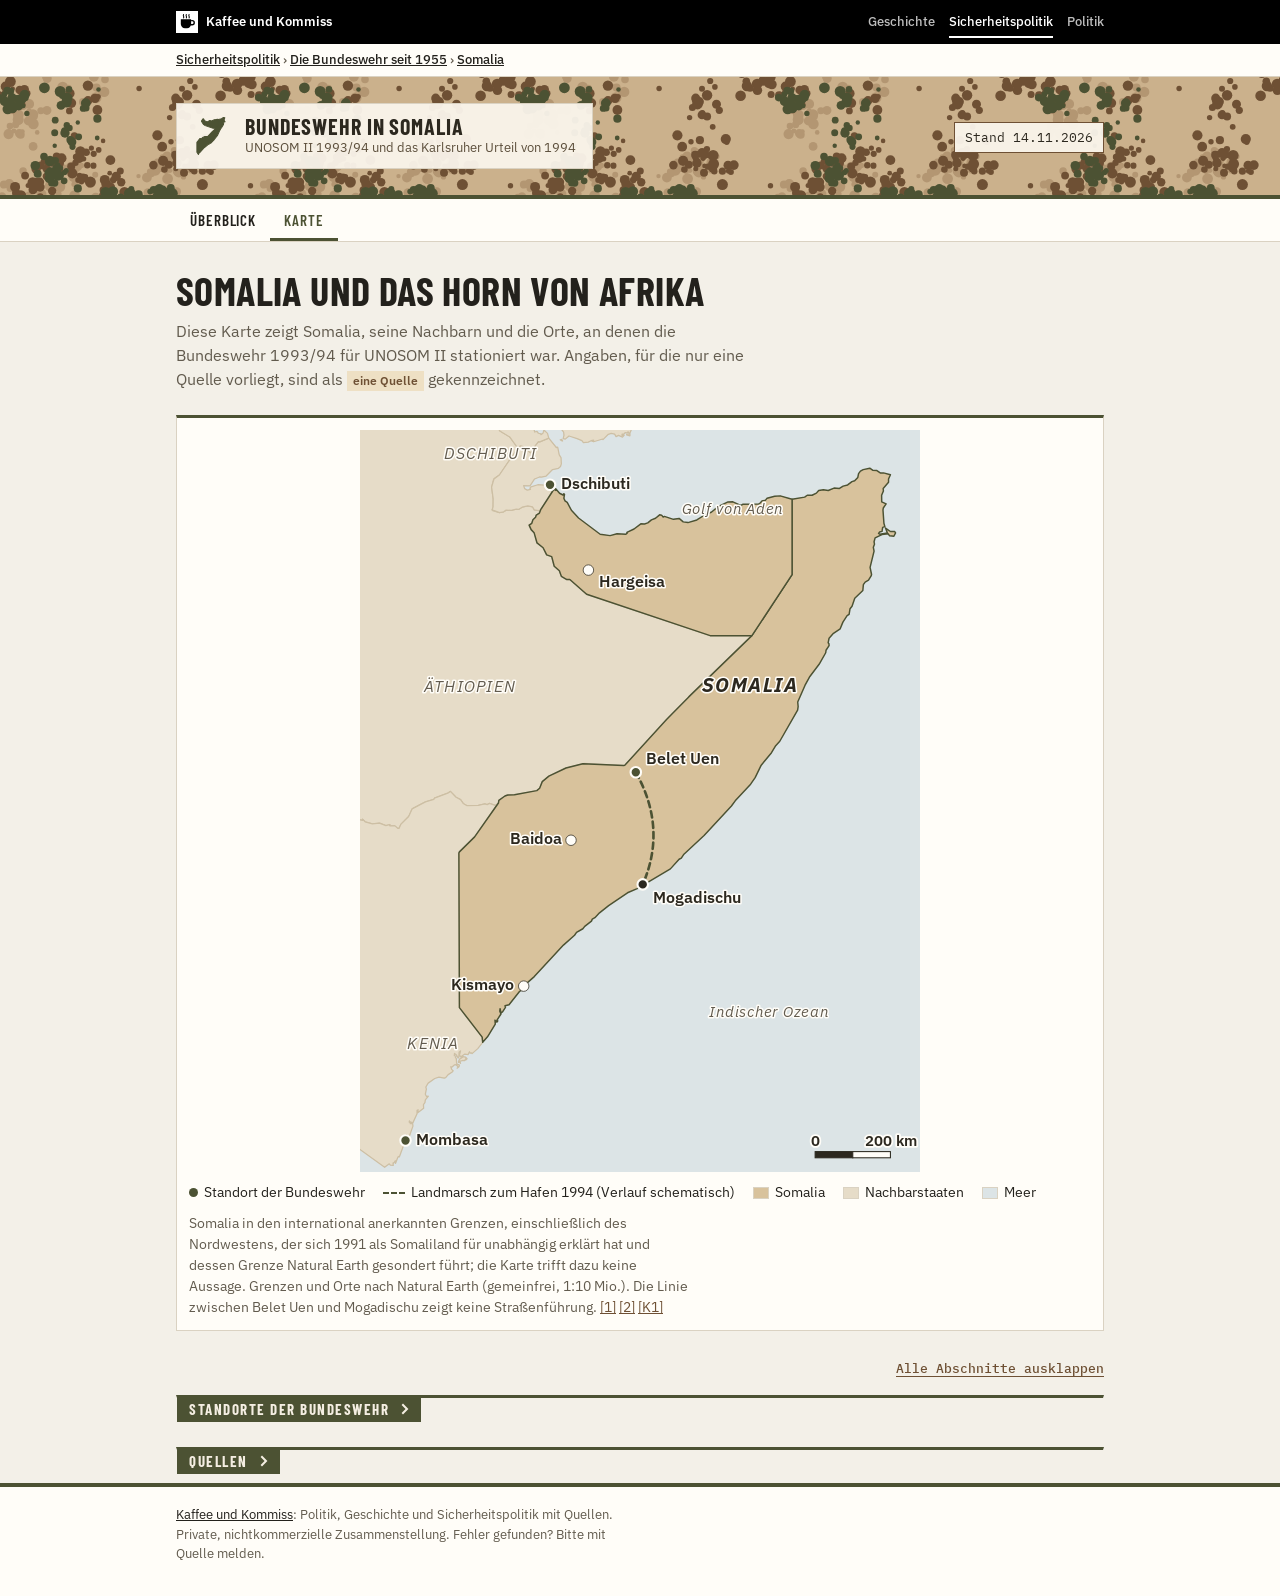
==== karte.html @ 2ec9356d "Pfadleiste zur Themenübersicht unter der Kopfleiste Co-Authored-By: Claude Opus 5.5 <noreply@anthrop" ====
<!doctype html>
<html lang="de" class="kk-b-sipo">
<head>
<meta charset="utf-8">
<meta name="viewport" content="width=device-width, initial-scale=1">
<title>Karte von Somalia – Bundeswehr in Somalia</title>
<meta name="description" content="Übersichtskarte von Somalia und dem Horn von Afrika mit den Standorten der Bundeswehr bei UNOSOM II 1993/94, jede Angabe mit Quelle.">
<link rel="canonical" href="https://kaffeeundkommiss.github.io/bundeswehr-somalia/karte.html">
<meta property="og:type" content="website">
<meta property="og:locale" content="de_DE">
<meta property="og:site_name" content="Kaffee und Kommiss">
<meta property="og:title" content="Karte von Somalia – Bundeswehr in Somalia">
<meta property="og:description" content="Übersichtskarte von Somalia und dem Horn von Afrika mit den Standorten der Bundeswehr bei UNOSOM II 1993/94, jede Angabe mit Quelle.">
<meta property="og:url" content="https://kaffeeundkommiss.github.io/bundeswehr-somalia/karte.html">
<!-- Vorschau für Linkvorschauen, erzeugt mit werkzeuge/vorschau.js -->
<meta property="og:image" content="https://kaffeeundkommiss.github.io/bundeswehr-somalia/vorschau/karte.jpg?v=b88a553d">
<meta property="og:image:width" content="1200">
<meta property="og:image:height" content="630">
<meta property="og:image:alt" content="Somalia im Überblick: Bundeswehr in Somalia">
<meta name="twitter:card" content="summary_large_image">
<meta name="twitter:image" content="https://kaffeeundkommiss.github.io/bundeswehr-somalia/vorschau/karte.jpg?v=b88a553d">
<link rel="icon" href="favicon.svg" type="image/svg+xml">
<link rel="icon" href="favicon-32.png" type="image/png" sizes="32x32">
<link rel="apple-touch-icon" href="apple-touch-icon.png">
<link rel="preconnect" href="https://fonts.googleapis.com">
<link rel="preconnect" href="https://fonts.gstatic.com" crossorigin>
<link rel="stylesheet" href="https://fonts.googleapis.com/css2?family=Barlow+Condensed:wght@500;600;700&family=IBM+Plex+Sans:wght@400;500;600;700&family=IBM+Plex+Mono:wght@400;500;600&display=swap">
<link rel="stylesheet" href="basis.css">
<link rel="stylesheet" href="style.css">
<script src="seite.js" defer></script>
</head>
<body>
<div class="kk-leiste"><div class="kk-in">
  <a class="kk-haus" href="https://kaffeeundkommiss.github.io/"><img src="kk-tasse.svg" alt="" width="22" height="22"><span>Kaffee und Kommiss</span></a>
  <nav class="kk-bereiche" aria-label="Bereiche"><a href="https://kaffeeundkommiss.github.io/geschichte/">Geschichte</a><a href="https://kaffeeundkommiss.github.io/sicherheitspolitik/" aria-current="true"><span class="kk-lang">Sicherheitspolitik</span><span class="kk-kurz">Sicherheit</span></a><a href="https://kaffeeundkommiss.github.io/politik/">Politik</a></nav>
</div></div>
<nav class="kk-pfad" aria-label="Pfad"><div class="kk-in"><a href="https://kaffeeundkommiss.github.io/sicherheitspolitik/">Sicherheitspolitik</a> › <a href="https://kaffeeundkommiss.github.io/sicherheitspolitik/bundeswehr/">Die Bundeswehr seit 1955</a> › <a href="./">Somalia</a></div></nav>
<header class="top">
  <div class="wrap">
    <div class="marke">
      <svg class="logo" viewBox="0 0 64 64" aria-hidden="true" focusable="false"><path d="M33.1 26.5 L39.0 20.8 L42.8 15.0 L42.8 7.9 L47.3 6.9 L50.1 5.0 L52.1 5.6 L51.2 7.6 L51.5 10.5 L50.9 11.1 L51.8 11.1 L51.6 10.6 L52.5 11.1 L50.6 11.6 L50.2 15.1 L47.3 20.1 L46.3 21.0 L44.0 25.4 L41.7 30.7 L37.1 36.8 L31.4 42.7 L27.3 44.9 L22.5 48.7 L15.6 56.1 L15.3 55.8 L13.7 59.0 L11.5 55.7 L11.5 41.1 L15.8 35.8 L18.8 35.3 L19.9 34.0 L23.1 32.8 L27.1 32.9 L33.1 26.5ZM42.8 7.9 L42.8 15.0 L39.0 20.8 L35.1 20.8 L23.5 16.9 L21.1 15.2 L18.1 10.4 L20.4 7.0 L21.3 7.4 L22.7 9.7 L25.7 11.3 L27.2 11.2 L30.3 9.4 L33.0 10.1 L36.8 8.2 L38.0 8.5 L41.2 7.6 L42.8 7.9Z"/></svg>
      <div>
      <div class="name">Bundeswehr in Somalia</div>
      <div class="unter">UNOSOM II 1993/94 und das Karlsruher Urteil von 1994</div>
      </div>
    </div>
    <div class="badges"><span>Stand 14.11.2026</span></div>
  </div>
</header>

<nav class="seiten" aria-label="Seiten">
  <ul>
    <li><a href="index.html">Überblick</a></li>
    <li><a href="karte.html" aria-current="page">Karte</a></li>
  </ul>
</nav>

<main>
  <section class="einleitung">
    <h1>Somalia und das Horn von Afrika</h1>
    <p>Diese Karte zeigt Somalia, seine Nachbarn und die Orte, an denen die Bundeswehr 1993/94 für UNOSOM II stationiert war. Angaben, für die nur eine Quelle vorliegt, sind als <span class="marke-einzel">eine Quelle</span> gekennzeichnet.</p>
  </section>

  <figure class="kartenrahmen">
    <svg class="kartesvg kosovokarte" viewBox="0 0 534 708" role="img" aria-labelledby="kt-titel"><title id="kt-titel">Karte von Somalia und Nachbarstaaten mit Belet Uen, Mogadischu, Dschibuti und Mombasa</title><rect class="wasser" width="534" height="708"/><path class="nachbar" d="M-180.5 137.8 L-180.6 134.8 L-179.4 128.8 L-174.5 115.0 L-171.2 111.5 L-170.3 107.1 L-172.3 96.5 L-172.2 93.4 L-166.6 84.8 L-160.4 80.6 L-153.4 86.2 L-153.2 88.6 L-151.5 86.8 L-149.9 86.8 L-149.0 84.5 L-146.1 82.2 L-145.1 79.9 L-146.9 77.9 L-144.1 68.5 L-145.7 65.9 L-140.5 54.0 L-141.8 46.9 L-140.6 43.2 L-138.4 41.5 L-134.9 40.1 L-133.7 38.8 L-133.4 37.1 L-130.8 35.1 L-129.4 30.2 L-127.0 28.1 L-126.4 25.3 L-118.9 13.0 L-116.7 11.8 L-116.0 9.6 L-102.4 7.3 L-99.0 7.9 L-97.9 2.7 L-99.0 -1.4 L-97.6 -3.2 L-98.1 -5.3 L-94.3 -18.5 L-88.0 -28.0 L-87.7 -31.0 L-85.3 -36.8 L-86.4 -42.8 L-82.6 -54.5 L-81.1 -55.7 L-73.8 -57.3 L-65.9 -56.2 L-63.9 -54.6 L-61.4 -55.1 L-60.1 -56.6 L-58.9 -60.8 L-56.4 -62.0 L-52.1 -62.3 L-48.2 -58.3 L-47.9 -56.1 L-45.7 -54.4 L-44.8 -52.0 L-43.2 -51.2 L-42.8 -49.2 L-41.7 -48.2 L-28.2 -79.2 L-23.6 -73.0 L-19.3 -71.2 L-14.8 -71.2 L-11.4 -64.8 L-8.2 -62.6 L-6.9 -60.7 L-1.2 -61.1 L2.7 -62.7 L5.7 -62.4 L10.6 -63.7 L15.1 -66.7 L16.3 -70.0 L19.3 -69.3 L21.0 -68.1 L24.2 -61.6 L25.2 -61.6 L26.6 -63.5 L30.5 -63.3 L33.8 -64.2 L35.4 -65.0 L36.5 -66.7 L41.9 -63.9 L47.7 -63.8 L51.5 -61.1 L55.0 -62.3 L60.0 -62.6 L66.8 -60.2 L72.6 -55.0 L74.9 -53.8 L79.1 -51.8 L86.6 -49.9 L89.0 -48.2 L97.4 -38.9 L103.3 -28.6 L116.8 -19.8 L124.0 -13.9 L126.9 -10.6 L133.4 1.0 L142.9 6.7 L150.6 17.4 L132.9 42.9 L127.8 46.6 L127.2 47.8 L125.5 54.5 L127.0 65.6 L126.9 73.3 L126.0 76.2 L126.5 76.8 L133.0 78.8 L137.0 78.0 L139.3 76.4 L144.3 76.6 L149.0 75.4 L151.1 75.8 L154.6 73.6 L160.0 72.4 L164.6 73.4 L166.2 76.1 L170.3 76.9 L172.3 76.0 L171.1 79.2 L168.1 81.1 L167.4 83.2 L164.9 85.6 L163.8 89.0 L161.3 90.7 L161.3 91.6 L163.2 95.0 L166.0 97.9 L168.8 107.7 L174.6 112.3 L178.0 119.1 L182.8 120.7 L185.2 129.9 L190.1 134.2 L192.0 139.5 L197.2 142.6 L200.1 142.5 L216.1 156.6 L333.9 196.1 L373.7 196.1 L355.9 213.4 L299.6 268.6 L252.7 319.5 L251.5 320.0 L213.9 317.8 L196.4 322.3 L180.1 330.1 L173.8 335.3 L171.3 341.6 L168.6 343.9 L147.3 347.9 L139.6 348.3 L132.4 353.2 L132.0 355.7 L128.9 358.0 L123.5 356.1 L121.3 357.2 L119.0 356.6 L112.8 358.0 L102.1 358.3 L98.4 356.1 L95.9 352.5 L91.6 350.2 L86.2 344.6 L83.7 346.3 L71.0 351.1 L70.4 352.2 L62.4 354.6 L49.7 361.3 L46.4 368.6 L38.9 376.1 L37.3 379.8 L36.0 379.9 L33.3 377.5 L28.3 377.4 L28.5 376.2 L24.7 377.3 L18.6 374.9 L11.8 375.5 L4.9 373.6 L2.4 371.1 L2.4 372.2 L-2.1 371.6 L-3.6 370.0 L-4.1 371.0 L-6.1 371.9 L-19.8 371.5 L-22.5 370.0 L-24.8 366.9 L-60.0 344.6 L-60.7 342.8 L-61.8 342.7 L-63.1 341.2 L-70.0 338.7 L-102.0 338.3 L-106.0 335.7 L-106.8 331.2 L-112.2 325.4 L-113.5 321.8 L-113.3 313.5 L-111.3 310.2 L-112.6 306.1 L-111.4 303.3 L-116.2 300.8 L-119.6 301.3 L-124.8 298.8 L-126.3 298.9 L-129.7 301.9 L-132.0 301.0 L-133.5 298.6 L-132.5 296.8 L-133.0 295.5 L-139.5 291.1 L-140.3 288.0 L-144.5 281.5 L-145.1 273.5 L-149.6 266.1 L-150.1 261.9 L-152.0 258.3 L-154.1 250.5 L-155.3 248.6 L-158.7 246.5 L-162.4 245.9 L-163.2 240.4 L-165.8 238.6 L-172.1 236.8 L-175.4 233.4 L-176.1 229.3 L-178.0 229.5 L-182.0 226.0 L-182.1 222.1 L-183.0 219.6 L-188.0 214.6 L-192.8 212.1 L-194.6 209.7 L-197.8 208.3 L-201.2 208.3 L-204.7 206.0 L-209.3 207.2 L-211.5 206.7 L-213.8 204.7 L-220.8 204.1 L-223.6 199.3 L-218.5 191.8 L-215.8 190.4 L-216.4 187.8 L-214.8 185.9 L-216.6 184.3 L-216.7 181.5 L-216.2 179.8 L-213.8 177.8 L-208.7 178.6 L-204.0 177.7 L-203.8 177.0 L-201.1 178.1 L-198.4 177.6 L-195.4 181.1 L-193.6 181.3 L-190.3 179.2 L-185.3 178.7 L-179.7 173.7 L-178.8 170.9 L-180.5 137.8Z"><title>Äthiopien</title></path><path class="nachbar" d="M-115.3 331.2 L-115.1 329.5 L-114.0 328.8 L-112.4 328.9 L-112.3 331.2 L-106.8 331.2 L-106.0 335.7 L-102.0 338.3 L-70.0 338.7 L-63.1 341.2 L-61.8 342.7 L-60.7 342.8 L-60.0 344.6 L-24.8 366.9 L-22.5 370.0 L-19.8 371.5 L-6.1 371.9 L-4.1 371.0 L-3.6 370.0 L-2.1 371.6 L2.4 372.2 L2.4 371.1 L4.9 373.6 L11.8 375.5 L18.6 374.9 L24.7 377.3 L28.5 376.2 L28.3 377.4 L33.3 377.5 L36.0 379.9 L37.3 379.8 L38.9 376.1 L46.4 368.6 L49.7 361.3 L62.4 354.6 L70.4 352.2 L71.0 351.1 L83.7 346.3 L86.2 344.6 L91.6 350.2 L95.9 352.5 L98.4 356.1 L102.1 358.3 L112.8 358.0 L119.0 356.6 L121.3 357.2 L123.5 356.1 L128.9 358.0 L130.9 356.9 L109.3 388.0 L94.3 403.4 L94.8 550.8 L116.5 578.9 L117.0 583.9 L112.3 589.9 L106.9 594.7 L106.3 594.0 L104.9 594.2 L104.4 592.9 L103.0 595.6 L100.0 595.1 L96.2 597.7 L94.8 596.2 L95.9 592.1 L94.5 593.2 L94.3 597.9 L93.5 598.9 L92.0 595.9 L90.1 594.5 L89.9 596.7 L91.4 597.0 L91.0 598.4 L91.8 599.2 L92.1 603.7 L92.6 604.7 L94.8 605.7 L94.4 607.2 L92.6 608.5 L93.7 607.4 L91.4 605.1 L90.2 605.3 L87.5 607.6 L86.6 607.2 L87.4 609.7 L88.8 611.0 L88.3 611.9 L84.1 614.7 L81.7 617.6 L80.3 618.1 L75.3 617.1 L71.3 618.4 L65.0 622.8 L62.8 626.5 L63.3 628.5 L62.3 633.4 L63.4 635.5 L65.1 635.3 L62.3 638.7 L61.9 641.4 L60.5 643.3 L60.7 646.7 L55.4 650.9 L54.6 651.0 L55.5 648.3 L54.4 648.8 L54.4 652.0 L50.4 660.7 L47.3 659.5 L47.1 658.7 L46.9 660.0 L48.1 660.4 L47.8 661.4 L50.2 661.3 L50.5 663.8 L47.3 672.7 L45.1 673.9 L44.3 673.3 L44.3 671.9 L43.2 672.7 L44.3 674.6 L45.6 674.7 L43.8 677.9 L43.1 677.9 L42.2 676.3 L42.3 674.8 L41.6 675.4 L40.1 674.8 L40.0 675.5 L41.6 676.0 L41.3 676.7 L38.3 677.6 L38.5 679.2 L40.4 678.4 L42.6 679.5 L37.5 693.2 L36.8 692.7 L36.1 693.5 L33.9 699.3 L33.6 696.8 L32.3 699.0 L31.5 698.8 L31.7 701.2 L28.9 701.0 L27.9 699.8 L23.5 703.1 L-33.0 662.2 L-35.5 657.1 L-39.9 656.5 L-39.5 654.5 L-40.7 653.9 L-40.4 652.5 L-35.9 648.6 L-38.1 637.8 L-181.2 557.6 L-182.7 557.5 L-183.3 556.1 L-187.1 556.1 L-187.5 542.5 L-185.2 522.2 L-187.5 511.6 L-179.9 502.1 L-180.3 499.1 L-177.3 491.9 L-173.3 489.8 L-171.4 485.6 L-167.8 483.4 L-165.1 477.7 L-163.9 472.7 L-163.1 471.9 L-160.9 472.3 L-160.2 469.9 L-158.2 469.5 L-156.1 467.6 L-151.5 466.7 L-151.0 465.1 L-152.3 460.5 L-149.9 458.5 L-149.1 455.3 L-148.1 453.9 L-146.1 453.0 L-144.5 449.8 L-144.3 441.2 L-143.2 439.3 L-145.0 436.9 L-144.7 431.9 L-148.8 422.1 L-148.7 419.5 L-147.2 418.5 L-146.5 416.9 L-148.0 415.1 L-148.4 412.4 L-150.7 412.1 L-154.2 401.9 L-156.0 400.8 L-157.8 401.6 L-160.0 398.9 L-162.0 391.3 L-165.6 389.6 L-166.0 388.7 L-166.4 383.8 L-168.0 380.5 L-167.4 378.7 L-168.1 376.9 L-166.0 375.0 L-165.8 369.3 L-169.9 366.6 L-172.2 367.6 L-173.7 364.7 L-177.2 365.0 L-176.2 364.2 L-177.4 363.1 L-175.5 362.1 L-175.1 361.0 L-179.9 360.9 L-178.9 358.3 L-180.9 355.7 L-180.5 352.5 L-181.7 351.2 L-182.2 348.5 L-184.2 347.2 L-168.1 331.2 L-156.8 325.4 L-133.7 316.7 L-133.0 318.1 L-127.1 314.8 L-126.2 315.8 L-127.7 318.9 L-120.7 319.8 L-122.6 324.8 L-119.1 331.2 L-115.5 332.4 L-115.3 331.2ZM97.8 598.0 L98.3 597.5 L100.5 597.9 L102.1 599.6 L101.1 600.6 L100.6 599.7 L99.8 601.4 L97.7 601.2 L95.2 602.1 L95.9 603.9 L94.8 602.8 L93.9 603.0 L93.9 602.1 L95.0 599.9 L97.8 598.0Z"><title>Kenia</title></path><path class="nachbar" d="M184.9 56.5 L172.3 76.0 L170.3 76.9 L166.2 76.1 L164.6 73.4 L160.0 72.4 L154.6 73.6 L151.1 75.8 L149.0 75.4 L144.3 76.6 L139.3 76.4 L137.0 78.0 L133.0 78.8 L126.0 76.2 L126.9 73.3 L127.0 65.6 L125.5 54.5 L127.8 46.6 L132.9 42.9 L148.2 20.5 L152.7 15.2 L156.3 16.2 L162.5 21.6 L167.1 18.8 L166.8 15.3 L170.1 11.0 L171.4 11.3 L180.0 7.7 L187.2 16.7 L188.5 16.4 L190.0 23.7 L191.7 26.3 L192.0 32.3 L191.2 34.8 L189.3 36.5 L183.6 37.7 L177.5 43.9 L173.0 45.0 L171.2 44.8 L166.5 46.7 L162.1 53.3 L156.0 53.0 L157.0 55.9 L159.5 57.3 L162.6 56.6 L162.0 55.4 L163.1 54.2 L169.6 52.2 L179.4 52.9 L181.4 51.5 L182.7 54.9 L184.9 56.5Z"><title>Dschibuti</title></path><path class="nachbar" d="M533.1 -243.8 L562.7 -175.9 L565.9 -174.7 L577.4 -149.7 L574.7 -148.8 L573.2 -149.1 L567.9 -146.2 L555.2 -141.9 L545.6 -134.6 L542.8 -130.4 L542.9 -128.5 L540.2 -123.4 L541.4 -120.8 L541.0 -119.1 L542.9 -117.9 L542.8 -112.7 L543.7 -110.3 L543.1 -108.6 L530.5 -104.6 L528.9 -103.7 L528.7 -102.1 L527.2 -102.7 L521.2 -100.1 L520.5 -99.1 L521.1 -97.6 L515.3 -96.7 L513.0 -94.8 L508.8 -93.2 L507.8 -93.5 L504.8 -92.1 L480.6 -86.3 L476.3 -85.9 L461.4 -77.7 L455.9 -76.7 L455.5 -78.0 L452.0 -77.6 L437.5 -73.5 L432.8 -70.9 L429.3 -70.0 L422.0 -65.9 L421.7 -64.7 L419.9 -65.3 L418.1 -64.8 L414.8 -60.0 L414.6 -57.0 L409.9 -54.0 L408.5 -50.7 L406.4 -49.6 L402.3 -45.7 L397.1 -45.8 L393.2 -43.6 L392.5 -44.4 L388.0 -44.7 L388.3 -44.1 L382.1 -42.8 L382.3 -43.7 L380.2 -45.2 L375.2 -46.3 L371.8 -45.2 L367.4 -41.5 L360.5 -38.9 L350.6 -30.2 L331.2 -25.3 L327.7 -23.1 L322.8 -21.2 L319.0 -21.6 L315.6 -20.5 L307.3 -20.5 L304.2 -21.5 L299.3 -20.3 L287.5 -19.2 L281.6 -17.7 L274.7 -11.8 L271.1 -6.8 L262.7 -4.5 L259.7 -2.5 L257.4 2.9 L257.4 5.5 L254.2 4.7 L254.3 4.1 L256.4 3.9 L256.7 3.2 L255.6 1.7 L254.9 2.7 L252.8 2.6 L251.7 4.0 L249.9 3.9 L249.9 5.2 L251.9 5.1 L250.3 6.8 L246.5 5.1 L244.2 6.3 L242.8 3.9 L239.5 3.2 L236.8 4.1 L231.7 9.2 L231.4 8.6 L222.8 11.2 L220.7 10.4 L222.7 10.7 L222.8 9.6 L221.3 9.8 L217.7 11.5 L213.0 12.1 L211.6 10.2 L207.0 8.2 L199.3 5.7 L195.7 8.7 L193.7 8.3 L194.5 5.1 L194.2 2.1 L191.3 -1.7 L190.7 -4.3 L187.6 -9.6 L185.2 -12.5 L184.3 -15.4 L185.2 -18.0 L185.5 -25.1 L187.1 -27.4 L186.5 -32.9 L185.0 -35.8 L184.6 -39.1 L181.8 -42.2 L179.1 -47.4 L174.8 -63.6 L173.7 -64.5 L174.0 -65.2 L174.7 -64.8 L176.2 -61.7 L176.5 -65.5 L174.8 -69.4 L175.3 -70.5 L173.8 -72.3 L173.0 -75.6 L170.7 -79.3 L171.0 -80.6 L171.3 -78.5 L173.2 -76.5 L172.8 -81.9 L170.6 -85.0 L170.6 -88.1 L169.9 -89.5 L164.7 -92.4 L163.0 -92.6 L162.2 -91.4 L160.9 -91.6 L159.8 -93.7 L162.7 -93.9 L162.5 -96.3 L163.9 -98.7 L163.4 -96.5 L166.3 -94.4 L167.2 -92.4 L167.6 -97.8 L166.3 -103.6 L164.1 -106.8 L164.7 -107.7 L163.7 -109.1 L163.9 -111.8 L163.1 -112.1 L165.0 -114.1 L165.5 -116.7 L168.2 -119.0 L168.7 -120.6 L169.0 -127.9 L166.9 -138.8 L171.3 -140.8 L171.6 -143.2 L176.8 -145.5 L178.7 -150.9 L182.5 -150.6 L182.0 -153.5 L183.8 -155.9 L181.1 -157.4 L179.8 -160.4 L180.7 -164.4 L180.0 -167.4 L181.6 -172.4 L185.2 -174.1 L185.0 -175.7 L181.9 -177.0 L187.4 -182.4 L191.8 -184.8 L195.4 -184.5 L200.0 -182.4 L204.4 -178.1 L210.7 -178.1 L211.0 -176.5 L211.8 -176.1 L215.3 -178.7 L218.6 -177.7 L221.1 -180.2 L223.6 -179.6 L231.3 -180.7 L237.6 -180.2 L240.9 -181.3 L261.6 -181.1 L263.9 -180.7 L272.2 -176.5 L307.7 -173.0 L323.2 -175.0 L324.6 -174.2 L333.5 -162.3 L341.2 -161.9 L351.8 -167.7 L358.2 -182.5 L381.0 -210.0 L415.8 -227.2 L419.5 -228.5 L533.1 -243.8ZM583.7 31.1 L586.1 31.3 L583.7 31.1ZM575.9 29.0 L577.1 29.4 L577.3 30.6 L576.1 30.9 L574.1 29.7 L573.4 29.1 L575.9 29.0ZM545.5 28.0 L549.5 28.1 L548.7 29.1 L549.4 30.0 L543.5 29.7 L542.9 28.8 L541.1 29.1 L540.4 28.1 L536.7 27.1 L537.1 26.4 L545.5 28.0ZM192.4 9.0 L193.2 10.5 L192.0 10.1 L190.9 9.3 L192.4 9.0ZM632.4 14.3 L635.2 14.0 L631.9 15.2 L631.4 16.6 L623.5 18.7 L619.3 21.9 L615.6 21.9 L614.0 22.8 L612.5 22.3 L602.9 24.0 L596.6 22.6 L594.0 19.3 L586.2 14.5 L589.1 13.7 L589.9 12.1 L589.6 9.7 L592.5 9.1 L594.5 7.4 L599.9 7.8 L604.2 11.2 L607.5 12.1 L608.7 10.1 L614.0 10.2 L618.4 8.0 L620.3 9.4 L621.4 9.0 L632.4 14.3ZM164.1 -33.7 L166.7 -35.2 L167.2 -34.8 L165.1 -31.5 L162.9 -30.6 L164.1 -33.7ZM165.8 -46.6 L167.4 -44.9 L166.9 -41.1 L165.5 -40.8 L166.1 -41.9 L164.2 -42.8 L163.1 -44.5 L165.8 -46.6ZM160.8 -101.8 L158.7 -99.7 L160.5 -99.9 L159.8 -96.5 L158.7 -94.7 L157.2 -95.8 L157.8 -99.7 L159.5 -101.9 L160.8 -101.8Z"><title>Jemen</title></path><path class="nachbar" d="M180.0 7.7 L171.4 11.3 L170.1 11.0 L166.8 15.3 L167.1 18.8 L162.5 21.6 L154.4 15.3 L152.7 15.2 L150.6 17.4 L142.9 6.7 L133.4 1.0 L126.9 -10.6 L124.0 -13.9 L116.8 -19.8 L103.3 -28.6 L97.4 -38.9 L89.0 -48.2 L86.6 -49.9 L79.1 -51.8 L74.9 -53.8 L72.6 -55.0 L66.8 -60.2 L60.0 -62.6 L55.0 -62.3 L51.5 -61.1 L47.7 -63.8 L41.9 -63.9 L36.5 -66.7 L35.4 -65.0 L33.8 -64.2 L30.5 -63.3 L26.6 -63.5 L25.2 -61.6 L24.2 -61.6 L21.0 -68.1 L19.3 -69.3 L16.3 -70.0 L15.1 -66.7 L10.6 -63.7 L5.7 -62.4 L2.7 -62.7 L-1.2 -61.1 L-6.9 -60.7 L-8.2 -62.6 L-11.4 -64.8 L-14.8 -71.2 L-19.3 -71.2 L-23.6 -73.0 L-28.2 -79.2 L-41.7 -48.2 L-42.8 -49.2 L-43.2 -51.2 L-44.8 -52.0 L-45.7 -54.4 L-47.9 -56.1 L-48.2 -58.3 L-52.1 -62.3 L-56.4 -62.0 L-58.9 -60.8 L-60.1 -56.6 L-61.4 -55.1 L-63.9 -54.6 L-65.9 -56.2 L-73.8 -57.3 L-81.1 -55.7 L-82.6 -54.5 L-86.7 -89.3 L-82.7 -93.9 L-80.7 -99.7 L-78.6 -101.8 L-79.0 -105.3 L-76.9 -112.9 L-73.3 -117.5 L-68.3 -131.4 L-65.6 -135.1 L-66.6 -138.4 L-66.4 -140.7 L-68.7 -144.5 L-68.0 -149.5 L-65.3 -152.2 L-63.8 -157.7 L-65.0 -161.9 L-63.9 -164.0 L-64.5 -166.8 L-58.4 -164.7 L-54.5 -165.0 L-51.4 -166.2 L-47.7 -165.2 L-45.4 -167.8 L-44.0 -171.0 L-44.0 -176.5 L-35.0 -179.4 L-33.3 -182.4 L-31.9 -183.1 L-29.9 -181.8 L-28.1 -181.7 L-22.4 -185.9 L-21.1 -185.5 L-20.9 -183.2 L-19.6 -183.8 L-19.1 -185.8 L-17.5 -186.3 L-15.6 -184.9 L-14.6 -185.0 L-13.7 -188.1 L-10.2 -190.2 L-9.1 -192.0 L-5.6 -199.6 L0.1 -204.2 L13.1 -179.9 L14.5 -175.7 L14.1 -174.1 L16.4 -170.6 L21.9 -152.7 L21.4 -153.0 L22.4 -150.3 L21.7 -148.4 L22.4 -146.6 L22.0 -145.2 L23.0 -144.9 L23.8 -136.5 L25.3 -128.3 L27.7 -121.2 L28.4 -119.8 L33.4 -116.5 L32.9 -114.2 L35.0 -110.4 L33.7 -109.4 L33.9 -108.8 L35.3 -109.4 L35.2 -108.6 L33.1 -108.1 L34.2 -105.0 L36.5 -104.8 L37.9 -105.7 L40.3 -104.0 L42.4 -97.4 L43.5 -96.9 L44.6 -94.6 L43.8 -88.9 L44.5 -87.8 L46.8 -86.8 L48.3 -87.2 L50.0 -90.9 L48.5 -95.2 L47.4 -94.3 L47.1 -95.1 L46.8 -99.6 L48.1 -102.4 L48.9 -102.0 L50.8 -104.2 L56.0 -99.2 L59.0 -97.6 L56.8 -93.5 L57.9 -93.2 L57.4 -92.2 L59.0 -90.6 L59.8 -86.6 L60.9 -86.6 L61.9 -85.5 L62.1 -83.3 L66.7 -81.5 L67.2 -80.5 L69.6 -81.8 L71.3 -84.1 L71.8 -82.6 L72.6 -84.0 L73.9 -84.2 L75.7 -82.5 L76.5 -83.3 L76.2 -84.7 L77.9 -83.6 L78.1 -82.2 L80.3 -81.9 L80.8 -79.7 L82.0 -79.2 L82.1 -80.1 L83.5 -79.8 L82.5 -79.2 L85.0 -77.0 L84.6 -74.3 L86.3 -71.8 L88.0 -72.1 L88.0 -72.9 L91.0 -72.6 L94.5 -70.8 L102.3 -69.5 L104.0 -66.7 L107.9 -63.6 L109.0 -60.1 L110.6 -59.1 L112.1 -56.3 L115.8 -52.5 L117.2 -49.0 L120.4 -46.5 L122.6 -41.6 L125.7 -40.8 L127.4 -41.4 L129.5 -39.0 L131.7 -39.2 L134.3 -37.8 L135.2 -35.3 L139.0 -31.5 L139.7 -29.7 L141.2 -30.0 L144.4 -26.2 L143.4 -27.9 L144.2 -28.2 L144.2 -29.3 L141.9 -30.3 L142.8 -30.7 L147.0 -27.0 L147.7 -23.0 L149.1 -20.7 L150.6 -12.9 L154.5 -11.8 L156.8 -13.3 L161.6 -6.9 L164.6 -5.3 L166.6 1.9 L168.8 1.4 L170.1 3.1 L172.6 3.6 L172.5 4.4 L174.5 3.0 L175.4 -0.0 L178.8 3.2 L180.0 7.7ZM71.2 -109.7 L72.0 -109.5 L72.3 -107.9 L71.5 -106.9 L70.0 -107.4 L67.2 -106.9 L64.1 -108.0 L62.1 -107.6 L60.7 -108.6 L59.2 -107.5 L54.9 -108.3 L53.3 -112.1 L54.0 -112.0 L54.6 -110.4 L56.8 -109.9 L59.0 -110.4 L56.1 -113.5 L53.0 -113.6 L53.1 -115.5 L55.4 -114.8 L55.1 -115.8 L54.8 -116.6 L57.3 -117.5 L56.6 -118.7 L53.8 -119.8 L58.3 -118.8 L60.0 -117.1 L59.6 -115.4 L61.2 -116.2 L61.1 -112.4 L62.3 -109.8 L65.0 -109.1 L66.2 -110.5 L64.5 -111.4 L66.4 -112.1 L68.3 -111.7 L68.9 -110.6 L71.2 -109.7ZM59.6 -125.9 L58.9 -124.8 L60.3 -123.4 L59.6 -123.2 L55.8 -124.3 L55.4 -125.4 L56.4 -126.2 L57.7 -126.5 L57.8 -128.3 L60.2 -127.0 L60.5 -126.5 L59.6 -125.9Z"><title>Eritrea</title></path><path class="kosovo som" d="M313.5 254.5 L373.7 196.1 L412.0 138.0 L412.0 66.0 L424.0 64.0 L426.5 62.2 L431.1 62.2 L435.2 60.2 L437.4 57.6 L441.8 57.0 L446.5 57.7 L452.0 55.4 L457.2 55.7 L460.7 53.5 L465.0 52.4 L469.1 49.2 L471.7 48.4 L474.7 45.2 L475.4 41.6 L477.2 39.2 L479.8 37.8 L486.1 36.4 L488.8 38.3 L492.9 38.7 L496.1 40.9 L499.2 40.9 L505.8 42.7 L504.0 46.8 L504.0 49.9 L498.9 55.8 L499.1 58.1 L497.4 62.3 L497.5 68.5 L501.7 70.5 L499.0 74.4 L498.7 76.3 L499.6 88.9 L500.5 92.1 L498.4 92.9 L497.8 96.7 L495.5 97.3 L494.5 98.6 L495.6 99.4 L502.9 98.3 L501.1 93.5 L505.8 96.8 L509.9 96.8 L510.7 98.1 L509.1 101.3 L505.0 100.9 L503.7 99.0 L497.7 99.7 L491.2 102.9 L490.2 106.6 L490.6 108.9 L489.5 111.9 L490.2 115.5 L486.4 131.0 L487.8 137.8 L487.4 139.2 L484.9 143.2 L481.7 145.0 L480.0 147.5 L479.5 153.1 L471.8 160.5 L469.2 168.0 L467.3 170.4 L466.4 175.8 L464.5 177.1 L460.5 183.2 L457.9 189.6 L451.5 193.9 L447.3 198.6 L446.4 202.9 L447.2 203.8 L447.3 205.7 L444.4 210.0 L444.1 212.4 L437.8 223.4 L429.0 235.0 L424.3 243.6 L417.4 259.4 L417.8 263.7 L417.3 267.2 L400.3 296.8 L396.4 301.0 L392.4 307.7 L382.6 319.6 L376.8 331.5 L372.5 337.7 L357.8 353.6 L354.2 358.5 L328.1 386.7 L308.9 404.5 L306.4 408.2 L304.3 409.3 L296.0 418.5 L264.3 437.3 L255.1 441.3 L237.1 453.6 L228.4 460.4 L224.0 465.0 L221.5 466.4 L220.7 468.3 L214.3 473.3 L212.5 475.6 L206.5 479.1 L204.6 481.8 L194.0 491.2 L166.2 521.2 L158.6 527.9 L157.4 530.3 L154.6 532.9 L154.5 534.6 L154.1 534.0 L151.9 535.6 L142.1 548.1 L138.3 549.1 L138.7 550.5 L136.1 554.7 L134.4 556.0 L133.6 551.8 L133.3 554.2 L134.4 556.9 L130.5 563.0 L130.4 563.8 L131.4 563.3 L130.9 564.4 L130.0 564.5 L128.7 562.8 L129.0 566.5 L121.6 578.6 L117.0 583.9 L116.5 578.9 L94.8 550.8 L94.3 403.4 L94.8 402.3 L109.3 388.0 L132.0 355.7 L132.4 353.2 L138.2 349.0 L140.9 348.0 L147.3 347.9 L168.6 343.9 L171.3 341.6 L173.8 335.3 L180.1 330.1 L196.4 322.3 L212.5 318.2 L251.5 320.0 L252.7 319.5 L292.3 276.1 L313.5 254.5Z"><title>Somalia</title></path><path class="kosovo som" d="M412.0 66.0 L412.0 138.0 L373.7 196.1 L333.9 196.1 L216.1 156.6 L200.1 142.5 L197.2 142.6 L192.0 139.5 L190.1 134.2 L185.2 129.9 L182.8 120.7 L178.0 119.1 L174.6 112.3 L168.8 107.7 L166.0 97.9 L163.2 95.0 L161.3 90.7 L163.8 89.0 L164.9 85.6 L167.4 83.2 L168.1 81.1 L171.1 79.2 L172.3 76.0 L184.9 56.5 L186.8 57.6 L186.6 56.0 L190.3 60.3 L193.6 62.0 L194.4 60.8 L195.0 61.4 L194.4 65.1 L195.5 67.6 L197.6 69.0 L201.6 76.5 L208.4 83.9 L229.0 99.4 L238.5 100.7 L245.1 98.9 L253.5 99.4 L254.8 98.3 L254.5 97.6 L261.3 94.4 L267.8 89.5 L271.3 89.6 L274.4 88.6 L277.9 85.7 L281.8 84.2 L285.7 80.9 L287.6 81.2 L289.1 83.0 L290.3 82.4 L298.9 85.2 L304.3 84.3 L308.2 87.6 L312.7 88.3 L321.2 85.8 L330.2 80.1 L335.0 78.4 L341.9 72.8 L350.9 68.6 L355.6 68.5 L363.0 71.9 L365.3 70.8 L379.8 70.5 L381.0 70.2 L383.3 67.6 L386.7 66.9 L388.2 65.0 L395.4 63.2 L400.7 62.8 L412.0 66.0Z"><title>Somalia (Somaliland)</title></path><g class="massstab" aria-hidden="true"><rect class="a" x="434" y="688.1" width="35.9" height="5.9" stroke-width="1"/><rect class="b" x="469.9" y="688.1" width="35.9" height="5.9" stroke-width="1"/><text x="434" y="683.2" font-size="14" style="stroke-width:3.50px">0</text><text x="505.9" y="683.2" font-size="14" style="stroke-width:3.50px">200 km</text></g><path class="route" d="M263.0 326.4 Q293.0 379.85 269.6 433.3"><title>Landmarsch Belet Uen – Mogadischu 1994</title></path><text class="landname" x="105" y="250">Äthiopien</text><text class="landname" x="70" y="590">Kenia</text><text class="landname" x="125" y="28">Dschibuti</text><text class="landname kos" x="372" y="250">Somalia</text><text class="meer" x="355" y="80">Golf von Aden</text><text class="meer" x="390" y="560">Indischer Ozean</text><g class="ort haupt"><circle cx="269.6" cy="433.3" r="5"/><text x="279.6" y="451.3" text-anchor="start">Mogadischu</text></g><g class="ort de"><circle cx="263.0" cy="326.4" r="5"/><text x="273.0" y="318.4" text-anchor="start">Belet Uen</text></g><g class="ort de"><circle cx="181.2" cy="52.2" r="5"/><text x="191.2" y="56.2" text-anchor="start">Dschibuti</text></g><g class="ort de"><circle cx="43.4" cy="677.5" r="5"/><text x="53.4" y="681.5" text-anchor="start">Mombasa</text></g><g class="ort "><circle cx="201.2" cy="391.2" r="5"/><text x="192.2" y="395.2" text-anchor="end">Baidoa</text></g><g class="ort "><circle cx="156.1" cy="530.3" r="5"/><text x="147.1" y="534.3" text-anchor="end">Kismayo</text></g><g class="ort "><circle cx="217.8" cy="133.6" r="5"/><text x="227.8" y="149.6" text-anchor="start">Hargeisa</text></g></svg>
    <ul class="legende">
      <li><span class="punkt"></span> Standort der Bundeswehr</li>
      <li><span class="linie"></span> Landmarsch zum Hafen 1994 (Verlauf schematisch)</li>
      <li><span class="feld" style="background:var(--k-afg)"></span> Somalia</li>
      <li><span class="feld" style="background:var(--k-land)"></span> Nachbarstaaten</li>
      <li><span class="feld wasser"></span> Meer</li>
    </ul>
    <figcaption class="hinweis">Somalia in den international anerkannten Grenzen, einschließlich des Nordwestens, der sich 1991 als Somaliland für unabhängig erklärt hat und dessen Grenze Natural Earth gesondert führt; die Karte trifft dazu keine Aussage. Grenzen und Orte nach Natural Earth (gemeinfrei, 1:10 Mio.). Die Linie zwischen Belet Uen und Mogadischu zeigt keine Straßenführung. <a href="#q1">[1]</a> <a href="#q2">[2]</a> <a href="#k1">[K1]</a></figcaption>
  </figure>
  <section aria-labelledby="h-orte" class="karte block">
    <h2 id="h-orte">Standorte der Bundeswehr</h2>
    <div class="tabelle">
      <table>
        <thead><tr><th>Ort</th><th>Zeitraum</th><th>Bedeutung</th></tr></thead>
        <tbody>
          <tr><td>Belet Uen (Beledweyne)</td><td>1993 bis März 1994</td><td>Lager des Deutschen Unterstützungsverbandes mit rund 1.700 Soldaten des Heeres. <span class="beleg"><a href="#q1">[1]</a> <a href="#q2">[2]</a></span> Das Gericht schreibt „Belet Huen“. <span class="beleg"><a href="#q6">[6]</a></span></td></tr>
          <tr><td>Mogadischu</td><td>Februar bis März 1994</td><td>Hafen, an dem Schiffe der Bundesmarine die Soldaten zur Rückkehr aufnahmen (Operation „Southern Cross“). <span class="beleg"><a href="#q2">[2]</a> <a href="#q17">[17]</a>; Zeitraum <a href="#q18">[18]</a> <span class="marke-einzel">eine Quelle (Wikipedia)</span></span></td></tr>
          <tr><td>Dschibuti</td><td>1993/94</td><td>Standort von Marine- und Luftwaffenkräften. <span class="beleg"><a href="#q1">[1]</a> <span class="marke-einzel">eine Quelle</span></span></td></tr>
          <tr><td>Mombasa (Kenia)</td><td>1993/94</td><td>Standort von Marine- und Luftwaffenkräften. <span class="beleg"><a href="#q1">[1]</a> <span class="marke-einzel">eine Quelle</span></span></td></tr>
        </tbody>
      </table>
    </div>
    <p>Belet Uen liegt im Landesinneren, rund 330 Kilometer von Mogadischu entfernt. <a href="#q18">[18]</a> <span class="marke-einzel">eine Quelle</span> Für den Rückweg fuhren die Soldaten in mehreren Gruppen zum Hafen von Mogadischu. <a href="#q2">[2]</a> <a href="#q18">[18]</a> Nach der Wikipedia wurden 1.492 Soldaten auf dem Seeweg zurückgebracht, mit den Fregatten Köln und Karlsruhe und dem Versorger Nienburg; die übrigen wurden ausgeflogen. <a href="#q18">[18]</a> <span class="marke-einzel">eine Quelle (Wikipedia)</span> Das Marineforum bestätigt, dass Fregatten und ein Versorgungsschiff eingesetzt wurden. <a href="#q17">[17]</a></p>
    <p class="hinweis">Baidoa, Kismayo und Hargeisa sind nur zur Orientierung eingezeichnet.</p>
  </section>

  <section aria-labelledby="h-quellen" class="karte block quellen">
    <h2 id="h-quellen">Quellen</h2>
    <p class="hinweis">Abgerufen am 14.11.2026. Die Nummern entsprechen denen auf der <a href="index.html#h-quellen">Überblicksseite</a>; dort steht auch, welche Quellen nicht voneinander unabhängig sind.</p>
    <ol>
      <li id="q1">Bundeswehr: <a href="https://www.bundeswehr.de/de/auftrag/einsaetze/missionen/abgeschlossene-einsaetze-der-bundeswehr/somalia-unosom-2">Somalia – UNOSOM II</a>. Veröffentlichungsdatum laut Seite 23.03.1994.</li>
      <li id="q2">Bundesarchiv: <a href="https://www.bundesarchiv.de/staat-militaer-und-gesellschaft/einsatz-jenseits-der-grenzen/die-beteiligung-der-bundeswehr-an-unosom-ii/">Die Beteiligung der Bundeswehr an UNOSOM II</a>. Ohne Datum, nach dem Abschlussbericht des BMVg vom 02.08.1994 (BArch BW 1/298129).</li>
      <li id="q3">Bundeszentrale für politische Bildung: <a href="https://www.bpb.de/themen/zeit-kulturgeschichte/deutschland-chronik/132529/21-april-1993/">Deutschland-Chronik: 21. April 1993</a>. Zuletzt geändert 23.06.2021.</li>
      <li id="q6">Bundesverfassungsgericht: Beschluss vom 23.06.1993, 2 BvQ 17/93, BVerfGE 89, 38 (Somalia). <a href="https://www.servat.unibe.ch/dfr/bv089038.html">Wiedergabe in DFR</a>, Universität Bern, bearbeitet 08.12.2022.</li>
      <li id="q17">Marineforum: <a href="https://marineforum.online/en/25-jahre-nach-mogadischu-was-bleibt/">25 Jahre nach Mogadischu – was bleibt?</a> Ohne Datum (vermutlich 2019), Verfasser nicht angegeben.</li>
      <li id="q18">Wikipedia: <a href="https://de.wikipedia.org/wiki/Operation_Southern_Cross">Operation Southern Cross</a>. Abgerufen 14.11.2026. Ergänzende Sekundärquelle.</li>
      <li id="k1">[K1] Natural Earth: <a href="https://github.com/nvkelso/natural-earth-vector">Natural Earth</a>, Admin 0 Countries und Populated Places 1:10 Mio., gemeinfrei. Erzeugt mit <code>werkzeuge/karten.py</code>.</li>
    </ol>
  </section>
</main>

<footer class="kk-fuss"><div class="kk-in">
  <p><a href="https://kaffeeundkommiss.github.io/">Kaffee und Kommiss</a>: Politik, Geschichte und Sicherheitspolitik mit Quellen. Private, nichtkommerzielle Zusammenstellung. Fehler gefunden? Bitte mit Quelle melden.</p>
</div></footer>
</body>
</html>
---- basis.css ----
/* Kaffee und Kommiss: gemeinsames Grundsystem aller Bereiche (Variante B, 08.11.2026).
   Original im Repo kaffeeundkommiss/kaffeeundkommiss.github.io, Kopien in den Bereichs-Repos bitte gleich halten.
   Jeder Bereich setzt nur --kk-akzent, --kk-akzent-hell, --kk-kopf, --kk-muster und --kk-markierung. */
:root{
  --kk-grund:#F3F0E8; --kk-papier:#FFFDF8; --kk-tinte:#23211C; --kk-grau:#625B4E; --kk-linie:#DAD2C2;
  --kk-schild:rgba(255,253,248,.95); --kk-dimm:transparent;
  --kk-leiste:#000000; --kk-leiste-ink:#FFFFFF; --kk-leiste-mute:#BDBDBD;
  --kk-titel:"Barlow Condensed","Arial Narrow",system-ui,sans-serif;
  --kk-text:"IBM Plex Sans",system-ui,-apple-system,"Segoe UI",sans-serif;
  --kk-mono:"IBM Plex Mono",ui-monospace,"SF Mono",Menlo,monospace;
  --kk-max:960px;
  --kk-akzent:#2C281F; --kk-akzent-hell:#EEE6D6; --kk-kopf:#E9E2D3; --kk-muster:none; --kk-markierung:#CBB18C;
}
@media (prefers-color-scheme: dark){
  :root:not([data-theme="light"]){
    --kk-grund:#1D1B16; --kk-papier:#26231C; --kk-tinte:#ECE5D6; --kk-grau:#B3A891; --kk-linie:#3B362B;
    --kk-schild:rgba(38,35,28,.95); --kk-dimm:rgba(20,18,14,.5); --kk-leiste:#000000;
    --kk-akzent:#CBB18C; --kk-akzent-hell:#3A3427; --kk-kopf:#2E2A22;
  }
}
:root[data-theme="dark"]{
  --kk-grund:#1D1B16; --kk-papier:#26231C; --kk-tinte:#ECE5D6; --kk-grau:#B3A891; --kk-linie:#3B362B;
  --kk-schild:rgba(38,35,28,.95); --kk-dimm:rgba(20,18,14,.5); --kk-leiste:#000000;
  --kk-akzent:#CBB18C; --kk-akzent-hell:#3A3427; --kk-kopf:#2E2A22;
}

/* Leiste ganz oben: Rückweg zur Startseite und Wechsel zwischen den Bereichen.
   Seit 10.11.2026 auf allen Seiten fest Schwarz-Weiß (schwarze Tasse auf Weiß), unabhängig von Bereich und Modus. */
.kk-leiste{background:#000;color:#fff;font:500 13px/1.2 var(--kk-text)}
.kk-leiste .kk-in{max-width:var(--kk-max);margin:0 auto;padding:6px max(16px,env(safe-area-inset-right,0px)) 6px max(16px,env(safe-area-inset-left,0px));
  display:flex;align-items:center;justify-content:space-between;gap:12px}
.kk-haus{display:inline-flex;align-items:center;gap:8px;color:inherit;text-decoration:none;font-weight:600;white-space:nowrap;min-height:32px}
.kk-haus img{width:22px;height:22px;flex:none}
.kk-bereiche{display:flex;gap:14px}
.kk-bereiche a{color:#BDBDBD;text-decoration:none;white-space:nowrap;padding:8px 0 6px;border-bottom:2px solid transparent}
.kk-bereiche a:hover{color:#fff}
.kk-bereiche a[aria-current]{color:#fff;border-bottom-color:#fff}
.kk-leiste a:focus-visible{outline:2px solid #fff;outline-offset:2px}
.kk-kurz{display:none}
@media (max-width:520px){ .kk-lang{display:none} .kk-kurz{display:inline} .kk-bereiche{gap:12px} }
@media (max-width:360px){ .kk-haus span{display:none} }

/* Kopfband mit Bereichsmuster und Schild */
.kk-kopf{background:linear-gradient(var(--kk-dimm),var(--kk-dimm)),var(--kk-muster),var(--kk-kopf);border-bottom:4px solid var(--kk-akzent)}
.kk-schild{display:inline-flex;align-items:center;gap:12px;background:var(--kk-schild);padding:10px 16px 10px 12px;border:1px solid var(--kk-linie);color:var(--kk-tinte);text-decoration:none}
.kk-name{font:700 22px/1.05 var(--kk-titel);text-transform:uppercase;letter-spacing:.04em}
.kk-unter{font:400 13px/1.35 var(--kk-text);color:var(--kk-grau)}

/* Fuß */
.kk-fuss{border-top:4px solid var(--kk-akzent);background:var(--kk-papier);color:var(--kk-grau);font:400 13px/1.5 var(--kk-text)}
.kk-fuss .kk-in{max-width:var(--kk-max);margin:0 auto;padding:14px 16px 28px}
.kk-fuss p{margin:4px 0}
.kk-fuss a{color:var(--kk-tinte)}

/* Bereiche: Akzentfarbe, Kopfmuster, Markierung in der Leiste. Klasse am <html>-Element. */
.kk-b-gesch{--kk-akzent:#AD281D;--kk-akzent-hell:#F3DEDA;--kk-kopf:#E4E6E0;--kk-markierung:#E4533F;--kk-muster:url("data:image/svg+xml,%3Csvg xmlns='http://www.w3.org/2000/svg' width='48' height='48'%3E%3Cpath d='M0 .5H48M.5 0V48' stroke='%23AD281D' stroke-opacity='.25'/%3E%3Cpath d='M0 24.5H48M24.5 0V48' stroke='%23787060' stroke-opacity='.14'/%3E%3C/svg%3E")}
.kk-b-sipo{--kk-akzent:#4C5233;--kk-akzent-hell:#E4E5D6;--kk-kopf:#CBB18C;--kk-markierung:#A4AE7A;--kk-muster:url("tarn.svg")}
.kk-b-poli{--kk-akzent:#1E4FD8;--kk-akzent-hell:#E3EAFB;--kk-kopf:#ECEEF3;--kk-markierung:#7C9BF0;--kk-muster:url("data:image/svg+xml,%3Csvg xmlns='http://www.w3.org/2000/svg' width='120' height='40'%3E%3Crect y='6' width='78' height='6' fill='%231E4FD8' fill-opacity='.24'/%3E%3Crect y='22' width='54' height='6' fill='%23787060' fill-opacity='.2'/%3E%3Cpath d='M66.5 0V40' stroke='%23C8322B' stroke-opacity='.5' stroke-dasharray='3 3'/%3E%3C/svg%3E")}
@media (prefers-color-scheme: dark){
  :root.kk-b-gesch:not([data-theme="light"]),:root:not([data-theme="light"]) .kk-b-gesch{--kk-akzent:#E4533F;--kk-akzent-hell:#3D2420;--kk-kopf:#24221D;--kk-markierung:#E4533F}
  :root.kk-b-sipo:not([data-theme="light"]),:root:not([data-theme="light"]) .kk-b-sipo{--kk-akzent:#A4AE7A;--kk-akzent-hell:#2F3324;--kk-kopf:#CBB18C;--kk-markierung:#A4AE7A}
  :root.kk-b-poli:not([data-theme="light"]),:root:not([data-theme="light"]) .kk-b-poli{--kk-akzent:#7C9BF0;--kk-akzent-hell:#1F2740;--kk-kopf:#22242A;--kk-markierung:#7C9BF0}
}
:root[data-theme="dark"].kk-b-gesch,:root[data-theme="dark"] .kk-b-gesch{--kk-akzent:#E4533F;--kk-akzent-hell:#3D2420;--kk-kopf:#24221D;--kk-markierung:#E4533F}
:root[data-theme="dark"].kk-b-sipo,:root[data-theme="dark"] .kk-b-sipo{--kk-akzent:#A4AE7A;--kk-akzent-hell:#2F3324;--kk-kopf:#CBB18C;--kk-markierung:#A4AE7A}
:root[data-theme="dark"].kk-b-poli,:root[data-theme="dark"] .kk-b-poli{--kk-akzent:#7C9BF0;--kk-akzent-hell:#1F2740;--kk-kopf:#22242A;--kk-markierung:#7C9BF0}

/* Lesefluss: Zeilenlänge für Fließtext begrenzen. 36em ergibt etwa 70–75 Zeichen je Zeile (Startwert).
   :where() hat keine Spezifität, seiteneigene max-width-Regeln gehen daher immer vor. */
:where(p,dd){max-width:36em}
:where(.srcs,.srclist)>li{max-width:40em}
/* Kurze Übergänge für Links und Schaltflächen, abgeschaltet bei „Bewegung reduzieren“ */
:where(a,button,summary){transition:color .15s ease,background-color .15s ease,border-color .15s ease,text-decoration-color .15s ease,opacity .15s ease}
@media (prefers-reduced-motion:reduce){:where(a,button,summary){transition:none}}

/* Pfad zur Themenübersicht unter der Leiste */
.kk-pfad{background:var(--kk-papier);border-bottom:1px solid var(--kk-linie);font:500 13px/1.4 var(--kk-text);color:var(--kk-grau)}
.kk-pfad .kk-in{max-width:var(--kk-max);margin:0 auto;padding:7px max(16px,env(safe-area-inset-right,0px)) 7px max(16px,env(safe-area-inset-left,0px))}
.kk-pfad a{color:var(--kk-tinte)}
.kk-pfad [aria-current]{color:var(--kk-grau)}
---- style.css ----
/* Gestaltung: Grundsystem Kaffee und Kommiss (basis.css: Schriften, Leiste, Fuß), Bereichsnote Sicherheitspolitik: Tropentarndruck und Oliv. */
:root{
  --bg:#F3F0E8; --paper:#FFFDF8; --ink:#23211C; --mute:#625B4E; --line:#DAD2C2;
  --akzent:#4C5233; --akzent-ink:#F4EEE2; --link:#6E5034; --braun:#6E5034; --hellbraun:#B39672;
  --hinweis:#6E5034; --hinweis-bg:#EEE0C4;
  --head-bg:#CBB18C; --head-ink:#2C281F; --head-mute:#5C4F3C; --schild:rgba(250,245,235,.95); --tarn-dimm:transparent;
  --body:"IBM Plex Sans",system-ui,-apple-system,"Segoe UI",sans-serif;
  --mono:"IBM Plex Mono",ui-monospace,"SF Mono",Menlo,monospace;
  --titel:"Barlow Condensed","Arial Narrow",system-ui,sans-serif;
  --max:960px; --r:0;
}
@media (prefers-color-scheme: dark){
  :root:not([data-theme="light"]){
    --bg:#1D1B16; --paper:#26231C; --ink:#ECE5D6; --mute:#B3A891; --line:#3B362B;
    --akzent:#A4AE7A; --akzent-ink:#1D1B16; --link:#D2AE82; --braun:#D2AE82; --hellbraun:#7D6749;
    --hinweis:#E2C089; --hinweis-bg:#3A2F1E;
    --head-ink:#ECE5D6; --head-mute:#B3A891; --schild:rgba(38,35,28,.95); --tarn-dimm:rgba(20,18,14,.45);
  }
}
:root[data-theme="dark"]{
  --bg:#1D1B16; --paper:#26231C; --ink:#ECE5D6; --mute:#B3A891; --line:#3B362B;
  --akzent:#A4AE7A; --akzent-ink:#1D1B16; --link:#D2AE82; --braun:#D2AE82; --hellbraun:#7D6749;
  --hinweis:#E2C089; --hinweis-bg:#3A2F1E;
  --head-ink:#ECE5D6; --head-mute:#B3A891; --schild:rgba(38,35,28,.95); --tarn-dimm:rgba(20,18,14,.45);
}
*{box-sizing:border-box}
html{-webkit-text-size-adjust:100%}
body{margin:0;background:var(--bg);color:var(--ink);font-family:var(--body);font-size:16px;line-height:1.5}
a{color:var(--link)}
.wrap{max-width:var(--max);margin:0 auto;padding:0 16px}
h1{margin:0;font:700 clamp(30px,5vw,40px)/1.02 var(--titel);text-transform:uppercase;letter-spacing:.01em;text-wrap:balance}
h2{display:inline-block;margin:0 0 14px;background:var(--akzent);color:var(--akzent-ink);font:700 15px/1.2 var(--titel);text-transform:uppercase;letter-spacing:.1em;padding:5px 12px 4px}

header.top{background:linear-gradient(var(--tarn-dimm),var(--tarn-dimm)),var(--head-bg) url("tarn.svg") repeat;color:var(--head-ink);border-bottom:4px solid var(--akzent)}
header.top .wrap{display:flex;flex-wrap:wrap;align-items:center;justify-content:space-between;gap:12px;padding-top:26px;padding-bottom:26px}
.marke{display:flex;align-items:center;gap:12px;background:var(--schild);padding:10px 16px 10px 12px;border:1px solid var(--line)}
.marke .logo{flex:none;width:44px;height:44px;fill:var(--akzent);stroke:var(--akzent);stroke-width:1.5;stroke-linejoin:round}
.marke .name{font:700 22px/1.05 var(--titel);text-transform:uppercase;letter-spacing:.04em}
.marke .unter{font-size:13px;color:var(--head-mute)}
.badges span{font-family:var(--mono);font-size:13px;padding:6px 10px;background:var(--schild);border:1px solid var(--braun)}

main{max-width:var(--max);margin:0 auto;padding:28px 16px 8px;display:flex;flex-direction:column;gap:24px}
.einleitung p{margin:8px 0 0;color:var(--mute);max-width:36em}
.karte{background:var(--paper);border:1px solid var(--line);border-radius:var(--r)}
.karte.block{border-top:3px solid var(--akzent)}
.karte.block > h2{display:table;margin-top:-23px;margin-left:-20px}
.block{padding:20px}
.block p{margin:0 0 10px;max-width:72ch}

.kennzahlen{display:grid;grid-template-columns:repeat(auto-fit,minmax(200px,1fr));gap:0;background:var(--paper);border:1px solid var(--line);border-bottom:3px solid var(--hellbraun)}
.kennzahlen .karte{border:0;border-right:1px solid var(--line)}
.kennzahlen .karte:last-child{border-right:0}
.zahl{padding:16px}
.zahl .wert{font-family:var(--mono);font-size:32px;font-weight:600;font-variant-numeric:tabular-nums;color:var(--akzent)}
.zahl .text{margin-top:2px;font-size:15px}
.beleg{font-size:13px;color:var(--mute)}
.zahl .beleg{margin-top:8px}

.marke-einzel{display:inline-block;font-size:12px;font-weight:600;color:var(--hinweis);background:var(--hinweis-bg);padding:1px 6px;white-space:nowrap}

.zeitleiste{list-style:none;margin:0;padding:0}
.zeitleiste li{display:grid;grid-template-columns:132px 1fr;gap:12px;padding:12px 0;border-top:1px solid var(--line)}
.zeitleiste li:first-child{border-top:0}
.zeitleiste time{font-family:var(--mono);font-size:14px;font-weight:600;color:var(--braun);text-transform:uppercase}
@media (max-width:520px){
  .zeitleiste li{grid-template-columns:1fr;gap:2px}
  .kennzahlen .karte{border-right:0;border-bottom:1px solid var(--line)}
  .kennzahlen .karte:last-child{border-bottom:0}
}

.quellen ol{margin:0;padding-left:28px}
.quellen li{margin:6px 0;overflow-wrap:anywhere}
.quellen li:target{background:var(--hinweis-bg)}
.hinweis{font-size:14px;color:var(--mute)}

.ereignis{padding:14px 0;border-top:1px solid var(--line)}
.ereignis:first-of-type{border-top:0;padding-top:4px}
.ereignis h3{margin:0 0 6px;font-size:17px;display:flex;flex-wrap:wrap;gap:4px 12px;align-items:baseline}
.ereignis h3 time{font-family:var(--mono);font-size:14px;font-weight:600;color:var(--braun)}
.ereignis p{margin:0;max-width:72ch}
.ereignis p + p{margin-top:8px}

/* Seitennavigation (alle Seiten) */
nav.seiten{background:var(--paper);border-bottom:1px solid var(--line)}
nav.seiten ul{max-width:var(--max);margin:0 auto;padding:0 16px;list-style:none;display:flex;flex-wrap:wrap;gap:0}
nav.seiten a{display:block;padding:12px 14px 9px;font:600 15px/1.2 var(--titel);text-transform:uppercase;letter-spacing:.06em;text-decoration:none;color:var(--ink);border-bottom:3px solid transparent}
nav.seiten a:hover{border-bottom-color:var(--hellbraun)}
nav.seiten a[aria-current="page"]{border-bottom-color:var(--akzent);color:var(--akzent)}
@media (max-width:520px){nav.seiten a{padding:11px 9px 8px;font-size:14px;letter-spacing:.04em}}

/* Karten */
:root{
  --k-land:#E6DCC8; --k-landlinie:#CDBFA4; --k-afg:#D8C29C; --k-grenze:#FFFDF8; --k-text:#2C281F; --k-halo:#FFFDF8;
  --rc-c:#9A4A36; --rc-n:#5E6B3A; --rc-w:#B8956A; --rc-s:#D1A84E; --rc-sw:#7E8D96; --rc-e:#7A5A3C;
  --k-aussen:#E9E0CF; --k-ohne:#C9CDA8; --k-prt:#5E6B3A;
}
@media (prefers-color-scheme: dark){
  :root:not([data-theme="light"]){
    --k-land:#26231C; --k-landlinie:#3B362B; --k-afg:#5C513B; --k-grenze:#1D1B16; --k-text:#ECE5D6; --k-halo:#1D1B16;
    --rc-c:#B8644D; --rc-n:#7F8E52; --rc-w:#A88B63; --rc-s:#B8933F; --rc-sw:#71808A; --rc-e:#8C6B4A;
    --k-aussen:#2E2B23; --k-ohne:#5B6040; --k-prt:#9FAE6E;
  }
}
:root[data-theme="dark"]{
  --k-land:#26231C; --k-landlinie:#3B362B; --k-afg:#5C513B; --k-grenze:#1D1B16; --k-text:#ECE5D6; --k-halo:#1D1B16;
  --rc-c:#B8644D; --rc-n:#7F8E52; --rc-w:#A88B63; --rc-s:#B8933F; --rc-sw:#71808A; --rc-e:#8C6B4A;
  --k-aussen:#2E2B23; --k-ohne:#5B6040; --k-prt:#9FAE6E;
}
.kartenrahmen{margin:0;background:var(--paper);border:1px solid var(--line);border-top:3px solid var(--akzent);padding:12px}
.kartesvg{display:block;width:100%;height:auto;background:var(--k-land)}
.kartesvg .land{fill:var(--k-land);stroke:var(--k-landlinie);stroke-width:.4}
.kartesvg .prov{stroke:var(--k-grenze);stroke-width:.35;stroke-linejoin:round}
.kartesvg .prov.afg{fill:var(--k-afg)}
.kartesvg .prov.rc-c{fill:var(--rc-c)} .kartesvg .prov.rc-n{fill:var(--rc-n)} .kartesvg .prov.rc-w{fill:var(--rc-w)}
.kartesvg .prov.rc-s{fill:var(--rc-s)} .kartesvg .prov.rc-sw{fill:var(--rc-sw)} .kartesvg .prov.rc-e{fill:var(--rc-e)}
.kartesvg .prov.unsicher{fill:url(#schraffur)}
.kartesvg .prov.aussen{fill:var(--k-aussen)}
.kartesvg .prov.nord{fill:var(--k-ohne)}
.kartesvg .prov.nord[class*="prt-"]{fill:var(--k-afg)}
.kartesvg .prov.nord.prt-deu{fill:var(--rc-n)}
.kartesvg text{font-family:var(--body);fill:var(--k-text);paint-order:stroke;stroke:var(--k-halo);stroke-width:1.1px;stroke-linejoin:round}
.kartesvg .landname{font-size:4.2px;font-style:italic;fill:var(--mute);text-anchor:middle;letter-spacing:.08em;text-transform:uppercase}
.kartesvg .gebirge{font-size:3.6px;fill:var(--mute);text-anchor:middle;stroke-width:.9px;font-weight:600}
.kartesvg .ort circle{fill:var(--k-text);stroke:var(--k-halo);stroke-width:.6}
.kartesvg .ort text{font-size:3.9px;font-weight:600}
.kartesvg .ort.de circle,.kartesvg .ort.prt circle{fill:var(--akzent)}
.kartesvg .ort.haupt circle{r:2.4px}
.kartesvg .rcname{font-size:4.6px;font-weight:800;text-anchor:middle;text-transform:uppercase;letter-spacing:.04em;stroke-width:1.4px}
.kartesvg .provname{font-size:3.3px;text-anchor:middle;fill:var(--k-text);stroke-width:.9px}
.nord-karte .kartesvg .ort text{font-size:2.5px}
.nord-karte .kartesvg .provname{font-size:2.2px;fill:var(--mute)}
.nord-karte .kartesvg .ort circle{r:1.3px}
.kartesvg .ort:not(.de):not(.prt):not(.haupt):not(.hq) circle{fill:var(--k-halo);stroke:var(--k-text);stroke-width:.7}
figcaption{margin-top:10px;font-size:14px;color:var(--mute);max-width:36em}
.legende{display:flex;flex-wrap:wrap;gap:6px 18px;list-style:none;margin:10px 0 0;padding:0;font-size:14px}
.legende li{display:flex;align-items:center;gap:6px}
.legende .feld{width:16px;height:12px;border:1px solid var(--line);flex:none}
.legende .punkt{width:9px;height:9px;border-radius:50%;background:var(--akzent);flex:none}
.legende .schraffur{background:repeating-linear-gradient(45deg,var(--rc-s) 0 3px,var(--k-afg) 3px 6px)}

/* Tabellen auf Kartenseiten */
.tabelle{width:100%;overflow-x:auto}
.tabelle table{width:100%;border-collapse:collapse;font-size:15px}
.tabelle th,.tabelle td{text-align:left;vertical-align:top;padding:8px 10px;border-top:1px solid var(--line)}
.tabelle thead th{border-top:0;border-bottom:2px solid var(--akzent);font-size:13px;text-transform:uppercase;letter-spacing:.06em;color:var(--mute)}
.tabelle td .beleg{display:block}
.nationen{columns:2 220px;column-gap:24px;margin:0;padding-left:20px}
.nationen li{margin:3px 0;break-inside:avoid}
.weiter{font-weight:600}
.kliste{list-style:none;margin:0;padding:0}
.kliste li{margin:6px 0;padding-left:46px;text-indent:-46px;overflow-wrap:anywhere}
.kliste li:target{background:var(--hinweis-bg)}
.knr{display:inline-block;width:46px;text-indent:0;font-family:var(--mono);font-size:13px;color:var(--mute)}

.kartesvg .ort.prt circle{fill:var(--k-text);stroke:var(--k-halo);stroke-width:.5}
.kartenbox{overflow-x:auto;-webkit-overflow-scrolling:touch}
.kartenhinweis{display:none;font-size:13px;color:var(--mute);margin:6px 0 0}
@media (max-width:600px){
  .kartenbox .kartesvg{width:640px;max-width:none}
  .kartenhinweis{display:block}
}
main > *{min-width:0}
h1{hyphens:auto;-webkit-hyphens:auto;overflow-wrap:break-word}

/* ---------- Interaktive Zeitleiste (seite.js) ---------- */
:root{--art-bundestag:#4C5233;--art-einsatz:#8A6E4B;--art-gewalt:#9A4A36;--art-aufarbeitung:#5F6E7A;--zl-symbol:#FFFDF8}
@media (prefers-color-scheme: dark){:root:not([data-theme="light"]){--art-bundestag:#7F8E52;--art-einsatz:#A8885E;--art-gewalt:#B8644D;--art-aufarbeitung:#71808A;--zl-symbol:#1D1B16}}
:root[data-theme="dark"]{--art-bundestag:#7F8E52;--art-einsatz:#A8885E;--art-gewalt:#B8644D;--art-aufarbeitung:#71808A;--zl-symbol:#1D1B16}
.zl-steuerung{margin:4px 0 18px}
.zl-filter{display:flex;flex-wrap:wrap;gap:8px;margin-bottom:14px}
.zl-filter button,.zl-schritte button{font:inherit;font-size:15px;font-weight:700;color:var(--ink);background:var(--bg);border:2px solid var(--line);padding:8px 14px 8px 10px;min-height:46px;cursor:pointer;display:inline-flex;align-items:center;gap:9px;text-transform:uppercase;letter-spacing:.04em}
.zl-filter button[data-art=""]{padding-left:14px}
.zl-filter button:hover,.zl-schritte button:hover{border-color:var(--hellbraun)}
.zl-filter button[aria-pressed="true"]{background:var(--akzent);color:var(--akzent-ink);border-color:var(--akzent)}
.zl-filter button:focus-visible,.zl-schritte button:focus-visible,.zl-punkt:focus-visible,.legende-knopf:focus-visible{outline:3px solid var(--link);outline-offset:2px}
.zl-farbe{width:28px;height:28px;border-radius:50%;flex:none;display:inline-flex;align-items:center;justify-content:center;background:var(--hellbraun);color:var(--zl-symbol)}
.zl-filter button[aria-pressed="true"] .zl-farbe{box-shadow:0 0 0 2px var(--akzent-ink)}
.zl-symbol{display:inline-flex;width:62%;height:62%}
.zl-symbol svg{width:100%;height:100%;fill:currentColor}
.art-bundestag.zl-farbe,.zl-punkt.art-bundestag{background:var(--art-bundestag)}
.art-einsatz.zl-farbe,.zl-punkt.art-einsatz{background:var(--art-einsatz)}
.art-gewalt.zl-farbe,.zl-punkt.art-gewalt{background:var(--art-gewalt)}
.art-aufarbeitung.zl-farbe,.zl-punkt.art-aufarbeitung{background:var(--art-aufarbeitung)}
.zl-achsenbox{overflow-x:auto;-webkit-overflow-scrolling:touch;padding:4px 0 2px}
.zl-achse{position:relative;height:150px;margin:0 24px;min-width:640px}
.zl-linie{position:absolute;left:-12px;right:-12px;top:96px;height:6px;background:repeating-linear-gradient(90deg,var(--hellbraun) 0 14px,var(--line) 14px 20px)}
.zl-jahr{position:absolute;top:116px;transform:translateX(-50%);font-family:var(--mono);font-size:15px;font-weight:700;color:var(--mute)}
.zl-jahr::before{content:"";position:absolute;left:50%;top:-14px;width:2px;height:10px;background:var(--mute)}
.zl-punkt{position:absolute;top:78px;width:40px;height:40px;margin-left:-20px;border-radius:50%;border:3px solid var(--paper);background:var(--akzent);color:var(--zl-symbol);padding:0;cursor:pointer;display:flex;align-items:center;justify-content:center;box-shadow:0 1px 3px rgba(0,0,0,.25);transition:transform .15s}
.zl-punkt .zl-symbol{width:26px;height:26px}
.zl-punkt:hover,.zl-punkt.gewaehlt{transform:scale(1.2);z-index:2;box-shadow:0 0 0 3px var(--ink)}
.zl-hinweis{margin:6px 0 0;font-size:15px;color:var(--mute);min-height:2.7em}
.zl-hinweis.vorschau{color:var(--ink);font-weight:600}
.zl-schritte{display:flex;gap:8px;margin-top:8px}
ol.zl-aktiv li{transition:background .2s;border-left:5px solid transparent;padding-left:12px;margin-left:-17px}
ol.zl-aktiv li.art-bundestag{border-left-color:var(--art-bundestag)}
ol.zl-aktiv li.art-einsatz{border-left-color:var(--art-einsatz)}
ol.zl-aktiv li.art-gewalt{border-left-color:var(--art-gewalt)}
ol.zl-aktiv li.art-aufarbeitung{border-left-color:var(--art-aufarbeitung)}
ol.zl-aktiv li.gewaehlt{background:var(--hinweis-bg)}
ol.zl-aktiv li:focus{outline:none}
ol.zeitleiste li[hidden]{display:none}
@media (max-width:520px){
  .zl-filter button,.zl-schritte button{font-size:13px;padding:6px 10px 6px 7px;min-height:42px;gap:7px}
  .zl-farbe{width:26px;height:26px}
  .zl-achse{margin:0 22px}
}

/* ---------- Quellen-Einblendung ---------- */
.quelle-pop{position:absolute;z-index:50;background:var(--paper);color:var(--ink);border:1px solid var(--braun);border-top:3px solid var(--akzent);box-shadow:0 6px 20px rgba(0,0,0,.18);padding:10px 12px;font-size:14px;line-height:1.45;overflow-wrap:anywhere}
.quelle-nr{font-family:var(--mono);font-size:12px;color:var(--mute);margin-bottom:4px}
.quelle-fuss{display:flex;justify-content:space-between;align-items:center;margin-top:8px;font-size:13px}
.quelle-zu{font:inherit;font-size:20px;line-height:1;background:none;border:0;color:var(--mute);cursor:pointer;padding:0 4px}
a[aria-expanded="true"]{background:var(--hinweis-bg)}
.quellen li.blinkt,.kliste li.blinkt{background:var(--hinweis-bg)}

/* ---------- Karten interaktiv ---------- */
.kartesvg .prov{cursor:pointer;transition:opacity .15s}
.kartesvg .prov:hover,.kartesvg .prov:focus{outline:none;stroke:var(--k-text);stroke-width:.8}
.kartesvg .prov.gewaehlt{stroke:var(--k-text);stroke-width:1}
.kartesvg.hebt .prov:not(.hervor){opacity:.25}
.karten-info{margin:8px 0 0;font-size:14px;font-weight:600;min-height:1.45em}
.legende-knopf{font:inherit;color:inherit;background:none;border:1px solid transparent;padding:2px 6px;margin:-3px -7px;display:flex;align-items:center;gap:6px;cursor:pointer}
.legende-knopf:hover{border-color:var(--line)}
.legende-knopf[aria-pressed="true"]{border-color:var(--akzent);background:var(--bg)}
@media (prefers-reduced-motion: reduce){.zl-punkt,.kartesvg .prov{transition:none}}

/* ---------- Grafiken „Zahlen im Verhältnis“ ----------
   Gedämpfte Tarnfarben; jede Farbe trägt zusätzlich eine Beschriftung mit Wert (Legende), nie Farbe allein. */
.grafik{margin:0;padding:18px 0;border-top:1px solid var(--line)}
.grafik:first-of-type{margin-top:8px}
.g-titel{font-weight:700;font-size:16px;color:var(--ink);margin:0 0 10px;max-width:60ch}
.balken{display:flex;gap:2px;height:28px;background:var(--paper)}
.balken .seg{min-width:3px;border-radius:0}
.balken .seg:first-child{border-radius:4px 0 0 4px}
.balken .seg:last-child{border-radius:0 4px 4px 0}
.balken.rahmen{gap:0;outline:1px solid var(--braun);outline-offset:-1px;border-radius:4px}
.f1{background:var(--akzent)}
.f2{background:var(--braun)}
.f3{background:var(--hellbraun)}
.leer{background:repeating-linear-gradient(135deg,transparent 0 5px,var(--line) 5px 7px)}
.g-legende{list-style:none;margin:10px 0 0;padding:0;display:flex;flex-wrap:wrap;gap:6px 20px;font-size:14px}
.g-legende li{display:block}
.g-legende i{display:inline-block;width:12px;height:12px;border-radius:2px;margin-right:6px;vertical-align:-1px}
.g-legende i.leer{outline:1px solid var(--braun);outline-offset:-1px}
.g-legende b{font-family:var(--mono);font-variant-numeric:tabular-nums}
.g-hinweis{font-size:13px;color:var(--mute);margin:8px 0 0 !important}
.grafik .beleg{margin-top:6px}
.spanne{position:relative;height:44px;margin-top:4px;border-bottom:1px solid var(--mute)}
.sp-band{position:absolute;bottom:8px;height:14px;background:var(--braun);border-radius:4px}
.sp-wert{position:absolute;top:0;transform:translateX(-50%);font:700 13px var(--mono)}
.g-achse{display:flex;justify-content:space-between;font:12px var(--mono);color:var(--mute);margin-top:3px}

/* ---------- Teilen ---------- */
.teilen-leiste{display:flex;flex-wrap:wrap;gap:8px;margin-top:10px}
.teilen-leiste button,.teilen-leiste a{font:600 13px var(--body);display:inline-flex;align-items:center;gap:6px;min-height:36px;padding:6px 12px;border:1px solid var(--braun);background:var(--paper);color:var(--ink);text-decoration:none;cursor:pointer}
.teilen-leiste button.haupt{background:var(--akzent);border-color:var(--akzent);color:var(--akzent-ink)}
.teilen-leiste svg{width:14px;height:14px;fill:none;stroke:currentColor;stroke-width:2;stroke-linecap:round;stroke-linejoin:round}
.teilen-meldung{font-size:13px;color:var(--mute);align-self:center}
:target{scroll-margin-top:12px}
.zahl:target,.grafik:target,.ereignis:target{outline:2px solid var(--akzent);outline-offset:4px}
.evbild{float:right;width:min(42%,300px);margin:2px 0 8px 18px}
.evbild img{display:block;width:100%;height:auto;border:1px solid var(--line)}
.evbild figcaption{font-size:12px;line-height:1.35;color:var(--mute);margin-top:4px}
.ereignis::after{content:"";display:block;clear:both}
@media (max-width:620px){.evbild{float:none;width:100%;margin:6px 0 10px}}
.bildnachweis{list-style:none;padding-left:0 !important}

/* Abschnitte ein- und ausklappen (seite.js, klappen) */
h2.klapp-kopf{padding:0}
h2.klapp-kopf > button{position:relative;display:inline-flex;align-items:center;gap:10px;margin:0;padding:5px 10px 4px 12px;
  background:none;border:0;color:inherit;font:inherit;letter-spacing:inherit;text-transform:inherit;text-align:left;cursor:pointer}
h2.klapp-kopf > button::after{content:"";position:absolute;inset:-8px -6px}
h2.klapp-kopf > button:focus-visible{outline:2px solid var(--link);outline-offset:3px}
.klapp-pfeil{flex:none;width:12px;height:12px;fill:none;stroke:currentColor;stroke-width:2;stroke-linecap:square;transition:transform .15s}
.zu .klapp-pfeil{transform:rotate(-90deg)}
.zu > h2.klapp-kopf{margin-bottom:0}
.karte.block.zu{padding-bottom:0;background:transparent;border-left-color:transparent;border-right-color:transparent;border-bottom-color:transparent}
.klapp-alle{display:flex;justify-content:flex-end;margin:0 0 -12px}
.klapp-alle button{background:none;border:0;padding:6px 0;font:500 13px/1.2 var(--mono);color:var(--link);text-decoration:underline;text-underline-offset:3px;cursor:pointer}
.klapp-alle button:focus-visible{outline:2px solid var(--link);outline-offset:2px}
@media (prefers-reduced-motion: reduce){ .klapp-pfeil{transition:none} }
@media print{
  .klapp-inhalt[hidden]{display:block!important}
  .klapp-pfeil,.klapp-alle{display:none}
}

/* ---------- Rechtliche Grundlagen ---------- */
.recht{display:grid;gap:0;margin:6px 0 10px}
.recht-ebene{padding:16px 0;border-top:1px solid var(--line)}
.recht-ebene:first-child{border-top:0;padding-top:4px}
.recht-kopf{display:flex;align-items:center;gap:14px;margin-bottom:10px}
.recht-kopf h3{margin:0;font:700 20px/1.1 var(--titel);text-transform:uppercase;letter-spacing:.05em}
.recht-symbol{flex:none;width:56px;height:56px;border:1px solid var(--line)}
.recht-ebene p{margin:0 0 8px;max-width:72ch}
.mandate{list-style:none;margin:10px 0 0;padding:0}
.mandate li{display:grid;grid-template-columns:110px 1fr;gap:12px;padding:10px 0;border-top:1px solid var(--line)}
.mandate time{font-family:var(--mono);font-size:14px;font-weight:600;color:var(--braun)}
@media (max-width:520px){.mandate li{grid-template-columns:1fr;gap:2px}}

/* ---------- Flaggen der Nationen je Regionalkommando ---------- */
.kartesvg .flg-feld{fill:var(--k-halo);fill-opacity:.88;stroke:var(--k-text);stroke-width:.3}
.kartesvg .flg-feld.uneinheitlich{stroke-dasharray:1.2 .8}
.kartesvg .flg-rand{fill:none;stroke:var(--k-text);stroke-width:.25;stroke-opacity:.55}
.kartesvg .flg{cursor:pointer}
.kartesvg .flg:hover .flg-rand,.kartesvg .flg:focus .flg-rand,.kartesvg .flg.gewaehlt .flg-rand{stroke-width:.7;stroke-opacity:1}
.kartesvg .flg:focus{outline:none}
.kartesvg.hebt .flaggen:not(.hervor){opacity:.25}
.lg-flagge{display:inline-block;width:14px;height:10.5px;border:1px solid var(--k-text);background:repeating-linear-gradient(180deg,var(--mute) 0 3.5px,var(--paper) 3.5px 7px);vertical-align:middle}
.lg-flagge.gross{width:22px;height:16.5px}
.lg-flagge.doppelt{width:18px;height:13.5px;outline:1px dashed var(--k-text);outline-offset:1px;margin-right:4px}
table.nationen td{vertical-align:top}
.nat{display:inline-flex;align-items:center;gap:5px;margin:2px 10px 2px 0;white-space:nowrap}
.nat img{width:21px;height:15.75px;border:1px solid var(--line);flex:none}
.nat.gross{font-weight:700}
.nat.gross img{width:30px;height:22.5px}
td.einzeln .nat img{opacity:.75;border-style:dashed}
.kartesvg .flg-text{font-size:3.3px;font-weight:700}
.legende-flagge{vertical-align:-3px;border:1px solid var(--line)}
.mandat-symbol{float:left;width:40px;height:40px;margin:0 10px 4px 0}
.mandate li>div::after{content:"";display:block;clear:both}

/* Kosovo-Seite: Übersichtskarte, Stärke-Balken, Lesarten */
.kosovokarte{max-width:560px;margin:0 auto}
.kosovokarte .nachbar{fill:var(--k-land);stroke:var(--k-landlinie);stroke-width:1.2;stroke-linejoin:round}
.kosovokarte .kosovo{fill:var(--k-afg);stroke:var(--akzent);stroke-width:2;stroke-linejoin:round}
.kosovokarte text{stroke-width:3px}
.kosovokarte .landname{font-size:15px}
.kosovokarte .landname.kos{font-size:19px;font-weight:700;fill:var(--k-text)}
.kosovokarte .ort circle{stroke-width:2}
.kosovokarte .ort text{font-size:15px}
.staerke{list-style:none;margin:8px 0;padding:0;display:grid;gap:6px}
.staerke li{display:grid;grid-template-columns:3.2em 1fr 5.5em;align-items:center;gap:10px;font-family:var(--mono);font-size:14px}
.staerke .b{height:14px;width:max(var(--w),3px);background:var(--akzent)}
.staerke .z{text-align:right;font-variant-numeric:tabular-nums}
.lesarten{display:grid;grid-template-columns:repeat(auto-fit,minmax(240px,1fr));gap:12px;margin:12px 0}
.lesarten>div{border:1px solid var(--line);border-left:4px solid var(--akzent);padding:10px 14px;background:var(--paper)}
.lesarten h3{margin:0 0 6px;font-size:16px}
.lesarten p{margin:0}
.kosovokarte .ort circle,.kosovokarte .ort.haupt circle{r:5px}
/* Maßstabsleiste (Größen je Karte im SVG gesetzt) */
.kartesvg .massstab rect{stroke:var(--k-text)}
.kartesvg .massstab .a{fill:var(--k-text)}
.kartesvg .massstab .b{fill:var(--k-halo)}
.kartesvg .massstab text{text-anchor:middle;font-weight:600;fill:var(--k-text)}

/* Somalia-Seite: Meer, Landmarsch, schmalere Stärke-Beschriftung */
.kosovokarte .meer{font-size:14px;font-style:italic;fill:var(--mute);text-anchor:middle;letter-spacing:.05em}
.kosovokarte .route{fill:none;stroke:var(--akzent);stroke-width:2.5;stroke-dasharray:6 4;stroke-linecap:round}
.kosovokarte .grenze-sol{fill:none;stroke:var(--k-landlinie);stroke-width:1.2;stroke-dasharray:3 3}
.legende .linie{width:22px;height:0;border-top:2.5px dashed var(--akzent);flex:none}
.staerke li{grid-template-columns:4.2em 1fr 5.5em}
.kosovokarte .wasser{fill:#DCE4E6}
.kosovokarte .kosovo.som{stroke-width:1.4}
@media (prefers-color-scheme:dark){:root:not([data-theme="light"]) .kosovokarte .wasser{fill:#1B2326}}
:root[data-theme="dark"] .kosovokarte .wasser{fill:#1B2326}
.legende .feld.wasser{background:#DCE4E6}
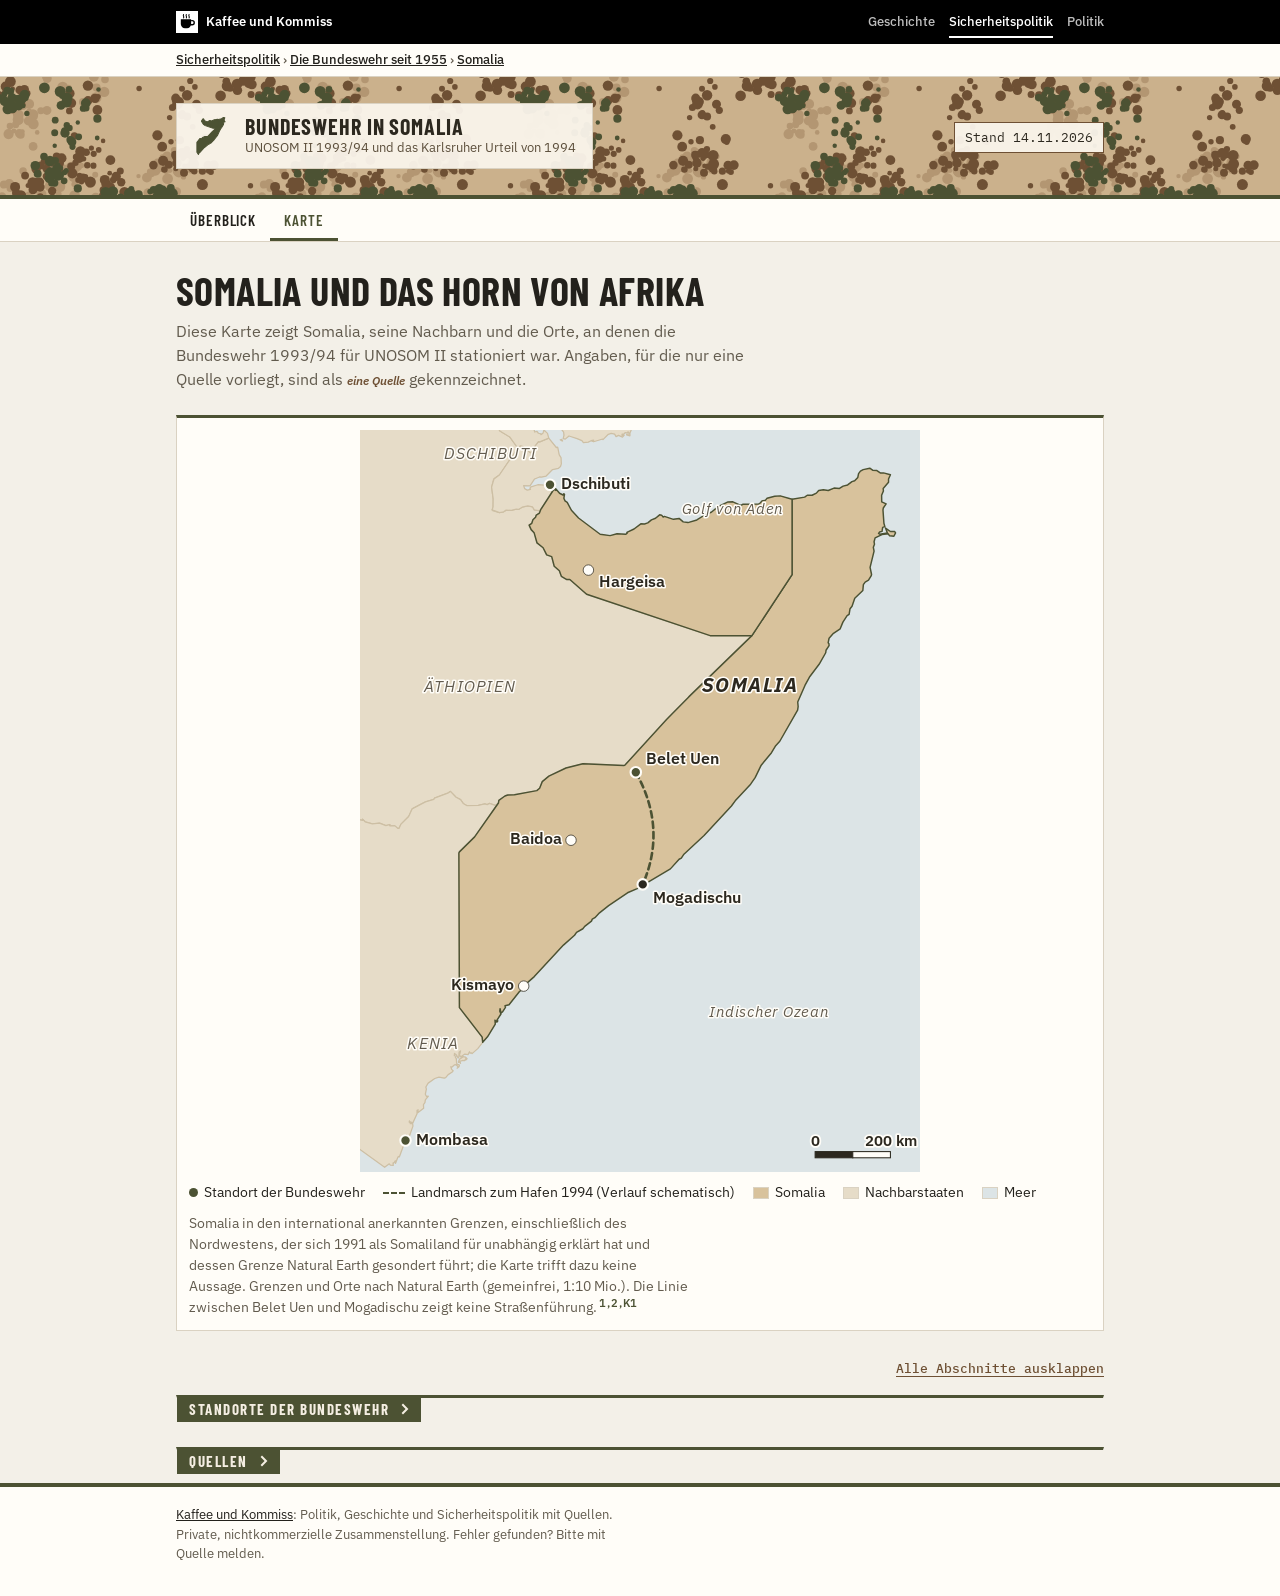
==== commit 72ebace0: "Texte lesefreundlicher: Absätze geteilt, Fachbegriffe erklärt, Quellenverweise hochgestellt Arbeitsp" ====
--- a/karte.html
+++ b/karte.html
@@ -70,7 +70,7 @@
       <li><span class="feld" style="background:var(--k-land)"></span> Nachbarstaaten</li>
       <li><span class="feld wasser"></span> Meer</li>
     </ul>
-    <figcaption class="hinweis">Somalia in den international anerkannten Grenzen, einschließlich des Nordwestens, der sich 1991 als Somaliland für unabhängig erklärt hat und dessen Grenze Natural Earth gesondert führt; die Karte trifft dazu keine Aussage. Grenzen und Orte nach Natural Earth (gemeinfrei, 1:10 Mio.). Die Linie zwischen Belet Uen und Mogadischu zeigt keine Straßenführung. <a href="#q1">[1]</a> <a href="#q2">[2]</a> <a href="#k1">[K1]</a></figcaption>
+    <figcaption class="hinweis">Somalia in den international anerkannten Grenzen, einschließlich des Nordwestens, der sich 1991 als Somaliland für unabhängig erklärt hat und dessen Grenze Natural Earth gesondert führt; die Karte trifft dazu keine Aussage. Grenzen und Orte nach Natural Earth (gemeinfrei, 1:10 Mio.). Die Linie zwischen Belet Uen und Mogadischu zeigt keine Straßenführung.<sup class="q"><a href="#q1" aria-label="Quelle 1">1</a>,<a href="#q2" aria-label="Quelle 2">2</a>,<a href="#k1" aria-label="Quelle K1">K1</a></sup></figcaption>
   </figure>
   <section aria-labelledby="h-orte" class="karte block">
     <h2 id="h-orte">Standorte der Bundeswehr</h2>
@@ -78,14 +78,14 @@
       <table>
         <thead><tr><th>Ort</th><th>Zeitraum</th><th>Bedeutung</th></tr></thead>
         <tbody>
-          <tr><td>Belet Uen (Beledweyne)</td><td>1993 bis März 1994</td><td>Lager des Deutschen Unterstützungsverbandes mit rund 1.700 Soldaten des Heeres. <span class="beleg"><a href="#q1">[1]</a> <a href="#q2">[2]</a></span> Das Gericht schreibt „Belet Huen“. <span class="beleg"><a href="#q6">[6]</a></span></td></tr>
-          <tr><td>Mogadischu</td><td>Februar bis März 1994</td><td>Hafen, an dem Schiffe der Bundesmarine die Soldaten zur Rückkehr aufnahmen (Operation „Southern Cross“). <span class="beleg"><a href="#q2">[2]</a> <a href="#q17">[17]</a>; Zeitraum <a href="#q18">[18]</a> <span class="marke-einzel">eine Quelle (Wikipedia)</span></span></td></tr>
-          <tr><td>Dschibuti</td><td>1993/94</td><td>Standort von Marine- und Luftwaffenkräften. <span class="beleg"><a href="#q1">[1]</a> <span class="marke-einzel">eine Quelle</span></span></td></tr>
-          <tr><td>Mombasa (Kenia)</td><td>1993/94</td><td>Standort von Marine- und Luftwaffenkräften. <span class="beleg"><a href="#q1">[1]</a> <span class="marke-einzel">eine Quelle</span></span></td></tr>
+          <tr><td>Belet Uen (Beledweyne)</td><td>1993 bis März 1994</td><td>Lager des Deutschen Unterstützungsverbandes mit rund 1.700 Soldaten des Heeres. <span class="beleg"><sup class="q"><a href="#q1" aria-label="Quelle 1">1</a>,<a href="#q2" aria-label="Quelle 2">2</a></sup></span> Das Gericht schreibt „Belet Huen“. <span class="beleg"><sup class="q"><a href="#q6" aria-label="Quelle 6">6</a></sup></span></td></tr>
+          <tr><td>Mogadischu</td><td>Februar bis März 1994</td><td>Hafen, an dem Schiffe der Bundesmarine die Soldaten zur Rückkehr aufnahmen (Operation „Southern Cross“). <span class="beleg"><sup class="q"><a href="#q2" aria-label="Quelle 2">2</a>,<a href="#q17" aria-label="Quelle 17">17</a></sup>; Zeitraum<sup class="q"><a href="#q18" aria-label="Quelle 18">18</a> <span class="marke-einzel">eine Quelle (Wikipedia)</span></sup></span></td></tr>
+          <tr><td>Dschibuti</td><td>1993/94</td><td>Standort von Marine- und Luftwaffenkräften. <span class="beleg"><sup class="q"><a href="#q1" aria-label="Quelle 1">1</a> <span class="marke-einzel">eine Quelle</span></sup></span></td></tr>
+          <tr><td>Mombasa (Kenia)</td><td>1993/94</td><td>Standort von Marine- und Luftwaffenkräften. <span class="beleg"><sup class="q"><a href="#q1" aria-label="Quelle 1">1</a> <span class="marke-einzel">eine Quelle</span></sup></span></td></tr>
         </tbody>
       </table>
     </div>
-    <p>Belet Uen liegt im Landesinneren, rund 330 Kilometer von Mogadischu entfernt. <a href="#q18">[18]</a> <span class="marke-einzel">eine Quelle</span> Für den Rückweg fuhren die Soldaten in mehreren Gruppen zum Hafen von Mogadischu. <a href="#q2">[2]</a> <a href="#q18">[18]</a> Nach der Wikipedia wurden 1.492 Soldaten auf dem Seeweg zurückgebracht, mit den Fregatten Köln und Karlsruhe und dem Versorger Nienburg; die übrigen wurden ausgeflogen. <a href="#q18">[18]</a> <span class="marke-einzel">eine Quelle (Wikipedia)</span> Das Marineforum bestätigt, dass Fregatten und ein Versorgungsschiff eingesetzt wurden. <a href="#q17">[17]</a></p>
+    <p>Belet Uen liegt im Landesinneren, rund 330 Kilometer von Mogadischu entfernt.<sup class="q"><a href="#q18" aria-label="Quelle 18">18</a> <span class="marke-einzel">eine Quelle</span></sup> Für den Rückweg fuhren die Soldaten in mehreren Gruppen zum Hafen von Mogadischu.<sup class="q"><a href="#q2" aria-label="Quelle 2">2</a>,<a href="#q18" aria-label="Quelle 18">18</a></sup> Nach der Wikipedia wurden 1.492 Soldaten auf dem Seeweg zurückgebracht, mit den Fregatten Köln und Karlsruhe und dem Versorger Nienburg; die übrigen wurden ausgeflogen.<sup class="q"><a href="#q18" aria-label="Quelle 18">18</a> <span class="marke-einzel">eine Quelle (Wikipedia)</span></sup> Das Marineforum bestätigt, dass Fregatten und ein Versorgungsschiff eingesetzt wurden.<sup class="q"><a href="#q17" aria-label="Quelle 17">17</a></sup></p>
     <p class="hinweis">Baidoa, Kismayo und Hargeisa sind nur zur Orientierung eingezeichnet.</p>
   </section>
 
--- a/style.css
+++ b/style.css
@@ -56,7 +56,12 @@
 .beleg{font-size:13px;color:var(--mute)}
 .zahl .beleg{margin-top:8px}
 
-.marke-einzel{display:inline-block;font-size:12px;font-weight:600;color:var(--hinweis);background:var(--hinweis-bg);padding:1px 6px;white-space:nowrap}
+.marke-einzel{font-size:12px;font-weight:600;font-style:italic;color:var(--hinweis);white-space:nowrap}
+/* Quellenverweise im Fließtext: hochgestellt, Kennzeichnung klein dahinter */
+sup.q{font-size:11px;font-weight:600;line-height:0;vertical-align:super;white-space:nowrap;margin-left:1px;color:var(--akzent)}
+sup.q a{color:var(--akzent);text-decoration:none;padding:6px 1px}
+sup.q a:hover,sup.q a:focus-visible{text-decoration:underline}
+sup.q .marke-einzel{font-size:11px;padding-left:2px}
 
 .zeitleiste{list-style:none;margin:0;padding:0}
 .zeitleiste li{display:grid;grid-template-columns:132px 1fr;gap:12px;padding:12px 0;border-top:1px solid var(--line)}
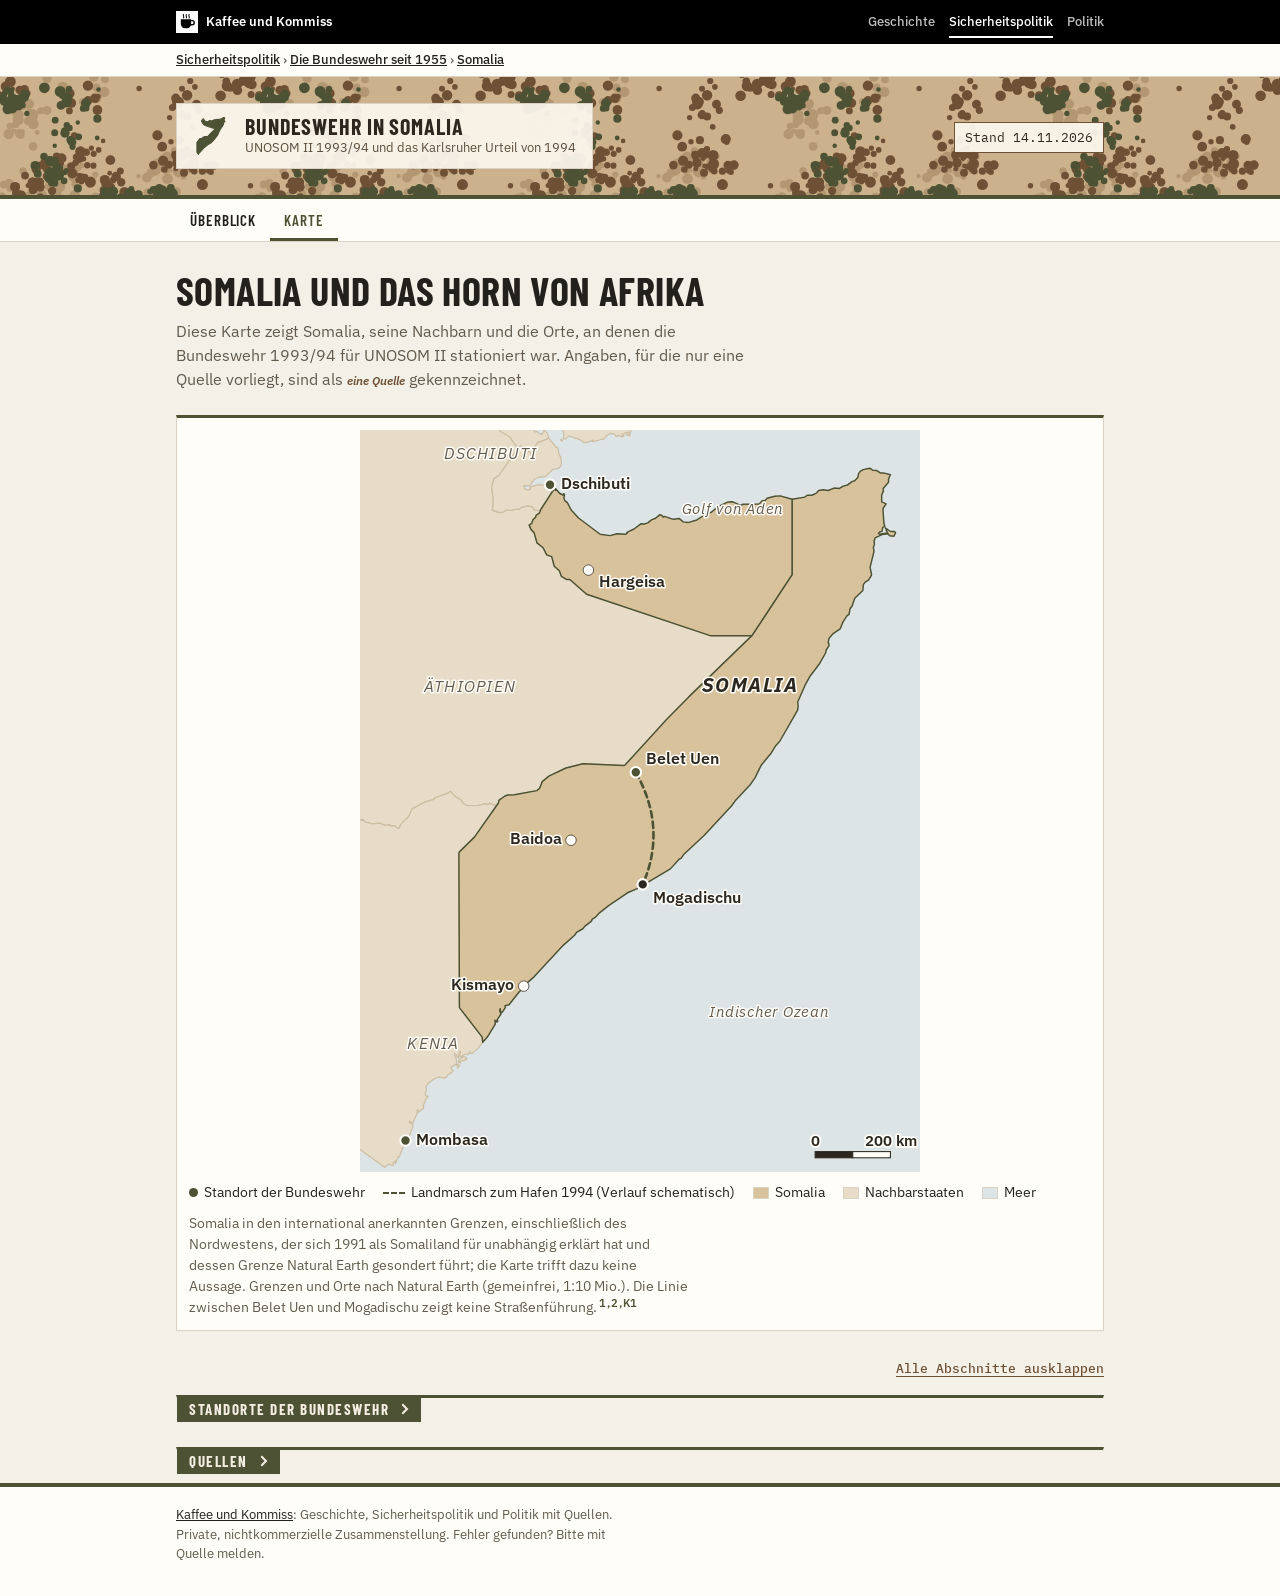
==== commit 00db05f3: "Fußzeile/Untertitel: Reihenfolge Geschichte, Sicherheitspolitik, Politik wie Kopfleiste Co-Authored-" ====
--- a/karte.html
+++ b/karte.html
@@ -97,7 +97,7 @@
       <li id="q2">Bundesarchiv: <a href="https://www.bundesarchiv.de/staat-militaer-und-gesellschaft/einsatz-jenseits-der-grenzen/die-beteiligung-der-bundeswehr-an-unosom-ii/">Die Beteiligung der Bundeswehr an UNOSOM II</a>. Ohne Datum, nach dem Abschlussbericht des BMVg vom 02.08.1994 (BArch BW 1/298129).</li>
       <li id="q3">Bundeszentrale für politische Bildung: <a href="https://www.bpb.de/themen/zeit-kulturgeschichte/deutschland-chronik/132529/21-april-1993/">Deutschland-Chronik: 21. April 1993</a>. Zuletzt geändert 23.06.2021.</li>
       <li id="q6">Bundesverfassungsgericht: Beschluss vom 23.06.1993, 2 BvQ 17/93, BVerfGE 89, 38 (Somalia). <a href="https://www.servat.unibe.ch/dfr/bv089038.html">Wiedergabe in DFR</a>, Universität Bern, bearbeitet 08.12.2022.</li>
-      <li id="q17">Marineforum: <a href="https://marineforum.online/en/25-jahre-nach-mogadischu-was-bleibt/">25 Jahre nach Mogadischu – was bleibt?</a> Ohne Datum (vermutlich 2019), Verfasser nicht angegeben.</li>
+      <li id="q17">Marineforum: <a href="https://marineforum.online/25-jahre-nach-mogadischu-was-bleibt/">25 Jahre nach Mogadischu – was bleibt?</a> Ohne Datum (vermutlich 2019), Verfasser nicht angegeben.</li>
       <li id="q18">Wikipedia: <a href="https://de.wikipedia.org/wiki/Operation_Southern_Cross">Operation Southern Cross</a>. Abgerufen 14.11.2026. Ergänzende Sekundärquelle.</li>
       <li id="k1">[K1] Natural Earth: <a href="https://github.com/nvkelso/natural-earth-vector">Natural Earth</a>, Admin 0 Countries und Populated Places 1:10 Mio., gemeinfrei. Erzeugt mit <code>werkzeuge/karten.py</code>.</li>
     </ol>
@@ -105,7 +105,7 @@
 </main>
 
 <footer class="kk-fuss"><div class="kk-in">
-  <p><a href="https://kaffeeundkommiss.github.io/">Kaffee und Kommiss</a>: Politik, Geschichte und Sicherheitspolitik mit Quellen. Private, nichtkommerzielle Zusammenstellung. Fehler gefunden? Bitte mit Quelle melden.</p>
+  <p><a href="https://kaffeeundkommiss.github.io/">Kaffee und Kommiss</a>: Geschichte, Sicherheitspolitik und Politik mit Quellen. Private, nichtkommerzielle Zusammenstellung. Fehler gefunden? Bitte mit Quelle melden.</p>
 </div></footer>
 </body>
 </html>
--- a/basis.css
+++ b/basis.css
@@ -45,6 +45,13 @@
 .kk-schild{display:inline-flex;align-items:center;gap:12px;background:var(--kk-schild);padding:10px 16px 10px 12px;border:1px solid var(--kk-linie);color:var(--kk-tinte);text-decoration:none}
 .kk-name{font:700 22px/1.05 var(--kk-titel);text-transform:uppercase;letter-spacing:.04em}
 .kk-unter{font:400 13px/1.35 var(--kk-text);color:var(--kk-grau)}
+/* Handy: Kopfband flacher, damit Hauptinhalt früher sichtbar ist (Arbeitspaket 3, 22.11.2026).
+   Gilt für beide Kopfbauarten (.kk-kopf und header.top). :root:root hebt die Spezifität über die
+   seiteneigenen Regeln in style.css/bereich.css, die nach basis.css geladen werden. Desktop unverändert. */
+@media (max-width:640px){
+  :root:root .kk-kopf .kk-in,:root:root .kk-kopf .wrap,:root:root header.top>.wrap{padding-top:12px;padding-bottom:12px;row-gap:8px}
+  :root:root .kk-schild,:root:root header.top .marke{padding:7px 12px 7px 10px}
+}
 
 /* Fuß */
 .kk-fuss{border-top:4px solid var(--kk-akzent);background:var(--kk-papier);color:var(--kk-grau);font:400 13px/1.5 var(--kk-text)}
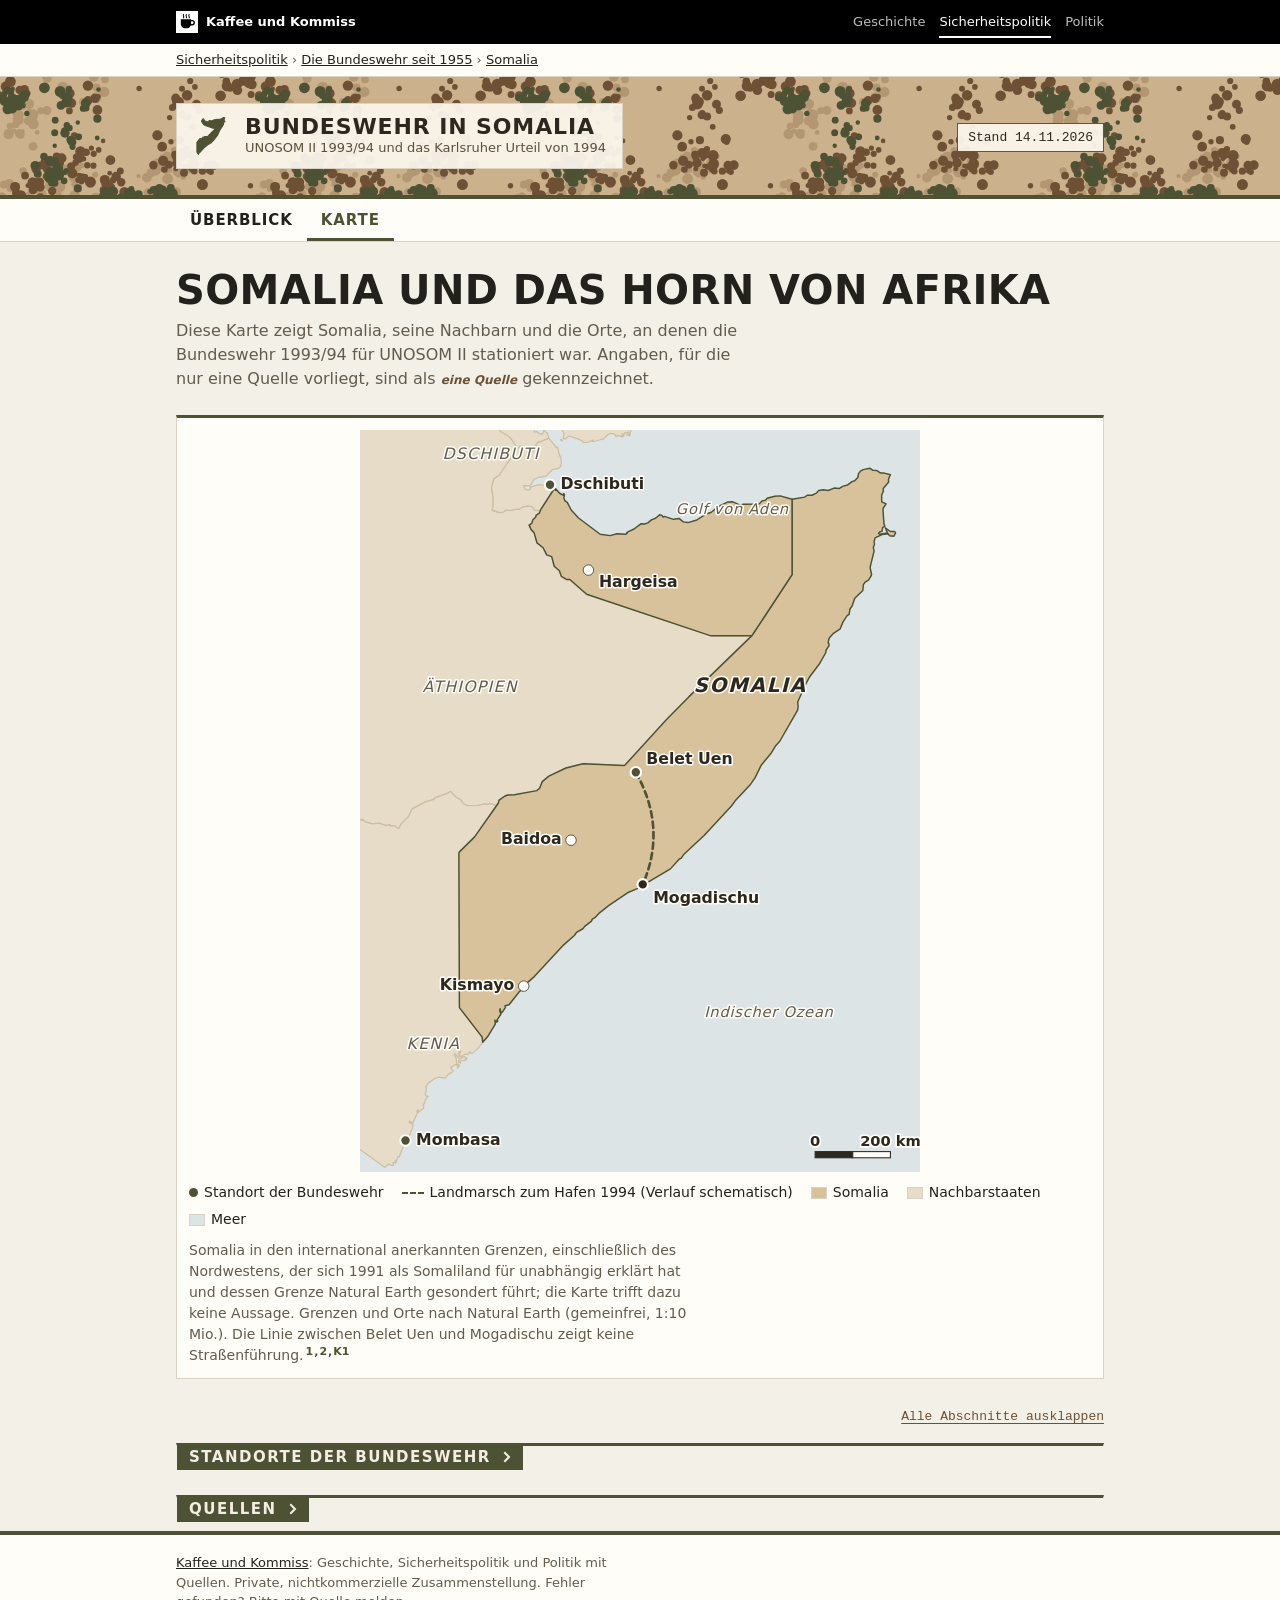
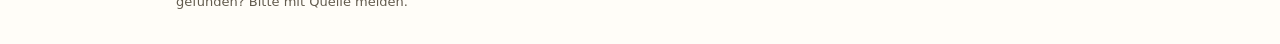
==== commit b0735c5f: "Schriften von kaffeeundkommiss.github.io statt Google Fonts laden Google-Fonts-Links und preconnect " ====
--- a/karte.html
+++ b/karte.html
@@ -22,9 +22,7 @@
 <link rel="icon" href="favicon.svg" type="image/svg+xml">
 <link rel="icon" href="favicon-32.png" type="image/png" sizes="32x32">
 <link rel="apple-touch-icon" href="apple-touch-icon.png">
-<link rel="preconnect" href="https://fonts.googleapis.com">
-<link rel="preconnect" href="https://fonts.gstatic.com" crossorigin>
-<link rel="stylesheet" href="https://fonts.googleapis.com/css2?family=Barlow+Condensed:wght@500;600;700&family=IBM+Plex+Sans:wght@400;500;600;700&family=IBM+Plex+Mono:wght@400;500;600&display=swap">
+<link rel="stylesheet" href="https://kaffeeundkommiss.github.io/schriften/schriften.css">
 <link rel="stylesheet" href="basis.css">
 <link rel="stylesheet" href="style.css">
 <script src="seite.js" defer></script>
--- a/style.css
+++ b/style.css
@@ -360,3 +360,15 @@
 @media (prefers-color-scheme:dark){:root:not([data-theme="light"]) .kosovokarte .wasser{fill:#1B2326}}
 :root[data-theme="dark"] .kosovokarte .wasser{fill:#1B2326}
 .legende .feld.wasser{background:#DCE4E6}
+
+/* Einstieg (23.11.2026): Belegsystem als zurückhaltender Hinweis, darunter ein nach Themen gruppiertes Inhaltsverzeichnis.
+   Die Links klappen den Zielabschnitt auf (seite.js). Startwerte: 13 px Hinweis, Spalten ab 180 px. */
+.einleitung p.beleg-hinweis{margin-top:14px;padding:2px 0 2px 12px;border-left:2px solid var(--kk-linie);font-size:13px;line-height:1.5;color:var(--kk-grau);max-width:44em}
+.beleg-hinweis .beleg-marke{display:block;margin-bottom:2px;font:500 11px/1.3 var(--kk-mono);letter-spacing:.06em;text-transform:uppercase}
+nav.inhalt{margin-top:18px;padding:12px 0 4px;border-top:1px solid var(--kk-linie)}
+nav.inhalt .inhalt-titel{margin:0 0 8px;font:600 15px/1.2 var(--kk-titel);letter-spacing:.08em;text-transform:uppercase;color:var(--kk-tinte);max-width:none}
+.inhalt-gruppen{display:grid;grid-template-columns:repeat(auto-fit,minmax(180px,1fr));gap:10px 24px}
+.inhalt-kopf{display:block;margin-bottom:4px;font:500 11px/1.3 var(--kk-mono);letter-spacing:.06em;text-transform:uppercase;color:var(--kk-grau)}
+nav.inhalt ul{list-style:none;margin:0;padding:0;display:grid;gap:4px}
+nav.inhalt a{color:var(--kk-tinte);font-size:15px;font-weight:600;text-decoration-color:var(--kk-akzent);text-underline-offset:3px}
+@media (max-width:640px){.inhalt-gruppen{grid-template-columns:1fr 1fr}}
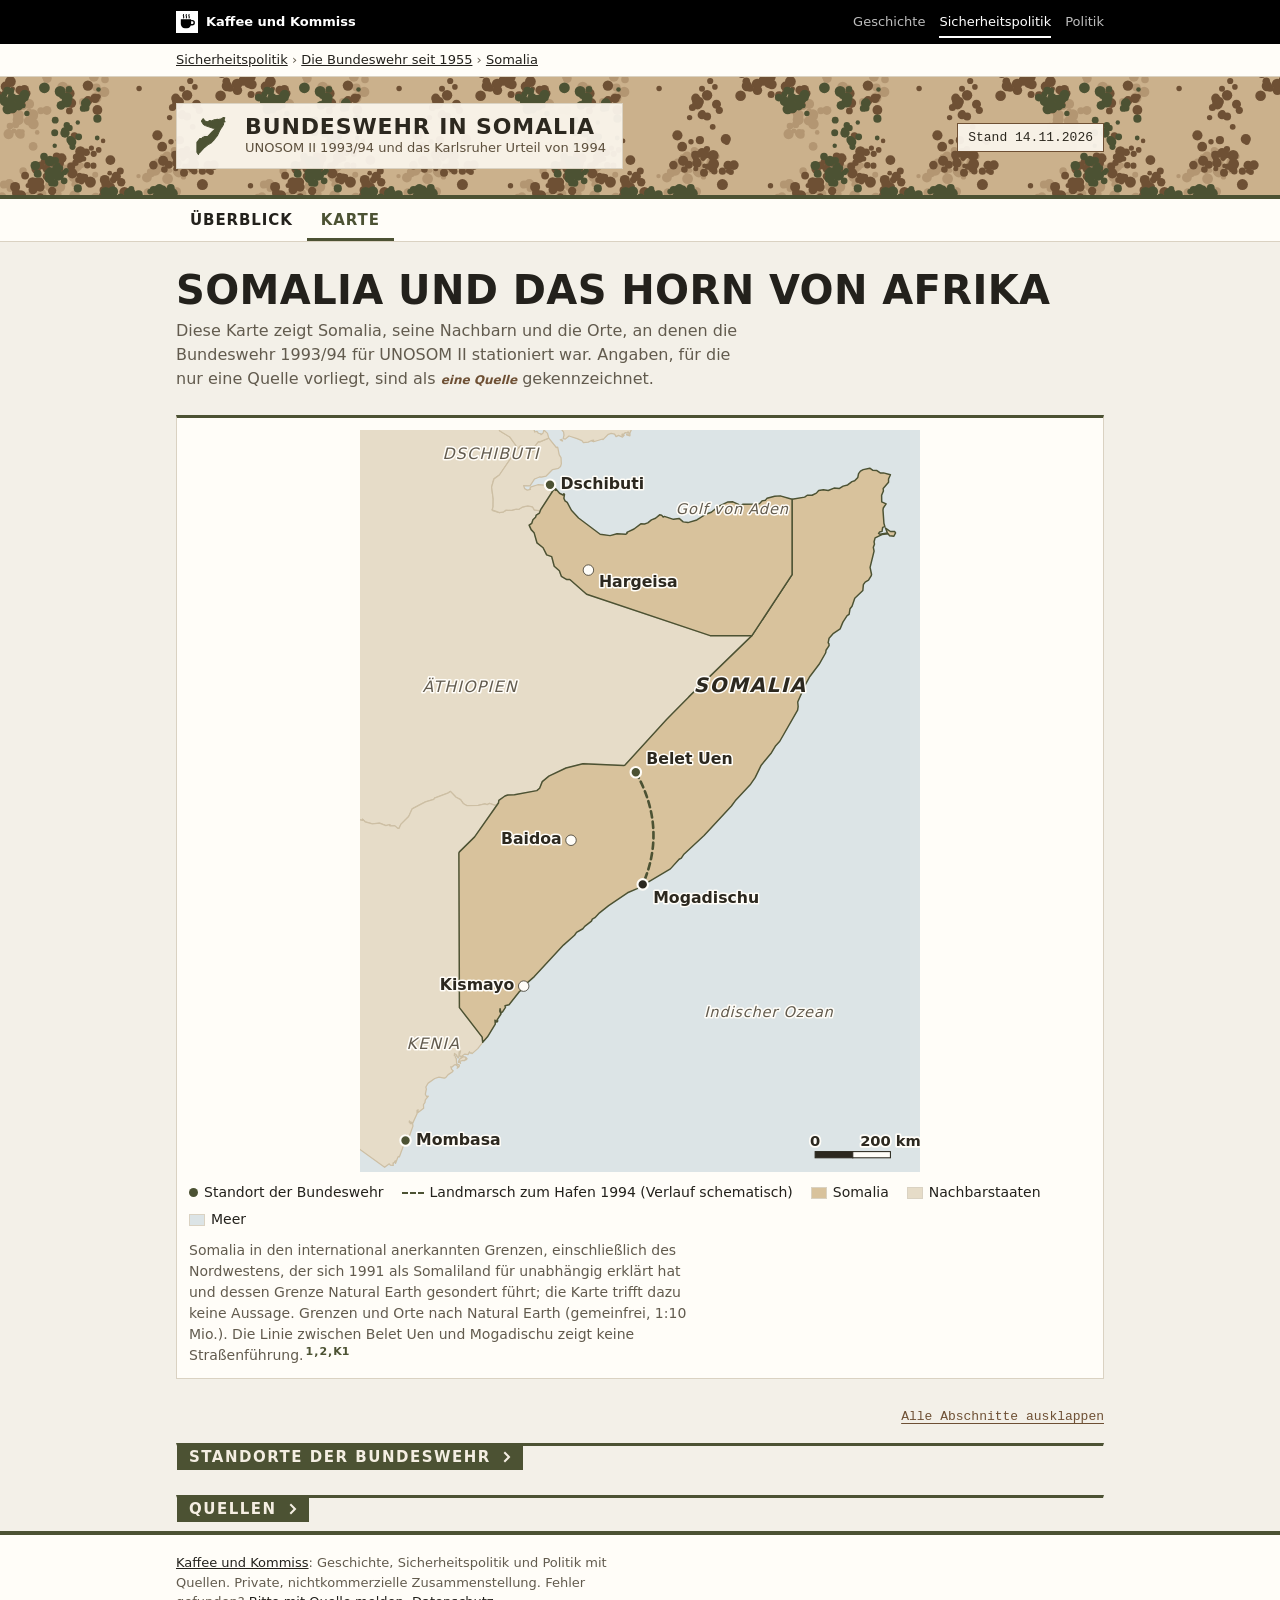
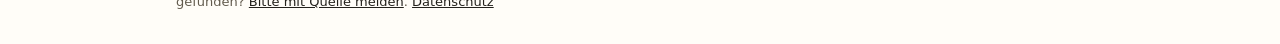
==== commit 033ee8d0: "Fußzeile: Meldeweg und Datenschutz verlinken „Bitte mit Quelle melden“ verweist auf https://kaffeeun" ====
--- a/karte.html
+++ b/karte.html
@@ -103,7 +103,7 @@
 </main>
 
 <footer class="kk-fuss"><div class="kk-in">
-  <p><a href="https://kaffeeundkommiss.github.io/">Kaffee und Kommiss</a>: Geschichte, Sicherheitspolitik und Politik mit Quellen. Private, nichtkommerzielle Zusammenstellung. Fehler gefunden? Bitte mit Quelle melden.</p>
+  <p><a href="https://kaffeeundkommiss.github.io/">Kaffee und Kommiss</a>: Geschichte, Sicherheitspolitik und Politik mit Quellen. Private, nichtkommerzielle Zusammenstellung. Fehler gefunden? <a href="https://kaffeeundkommiss.github.io/kontakt/">Bitte mit Quelle melden</a>. <a href="https://kaffeeundkommiss.github.io/kontakt/#datenschutz">Datenschutz</a></p>
 </div></footer>
 </body>
 </html>
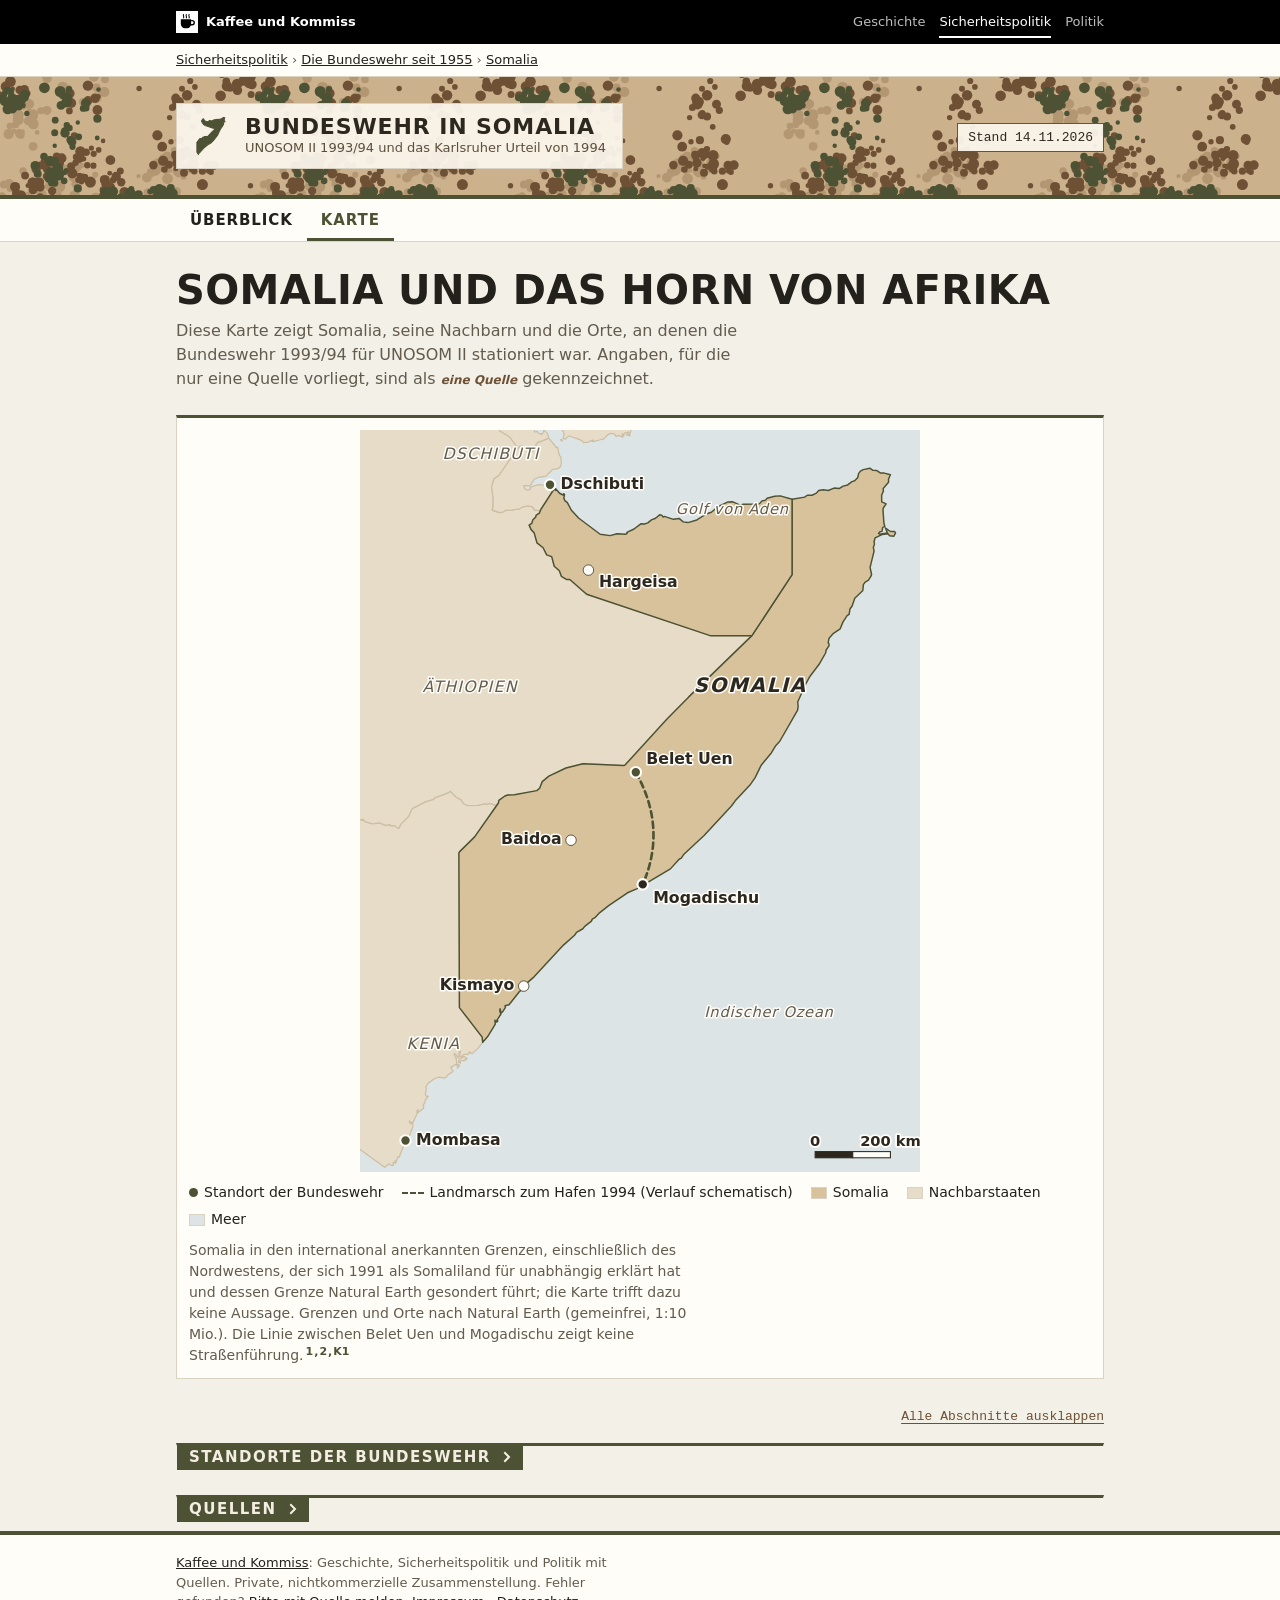
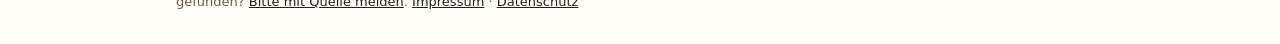
==== commit 31e8385f: "Fußzeile: Link Impressum ergänzen Co-Authored-By: Claude Opus 5.5 <noreply@anthropic.com> Claude-Ses" ====
--- a/karte.html
+++ b/karte.html
@@ -103,7 +103,7 @@
 </main>
 
 <footer class="kk-fuss"><div class="kk-in">
-  <p><a href="https://kaffeeundkommiss.github.io/">Kaffee und Kommiss</a>: Geschichte, Sicherheitspolitik und Politik mit Quellen. Private, nichtkommerzielle Zusammenstellung. Fehler gefunden? <a href="https://kaffeeundkommiss.github.io/kontakt/">Bitte mit Quelle melden</a>. <a href="https://kaffeeundkommiss.github.io/kontakt/#datenschutz">Datenschutz</a></p>
+  <p><a href="https://kaffeeundkommiss.github.io/">Kaffee und Kommiss</a>: Geschichte, Sicherheitspolitik und Politik mit Quellen. Private, nichtkommerzielle Zusammenstellung. Fehler gefunden? <a href="https://kaffeeundkommiss.github.io/kontakt/">Bitte mit Quelle melden</a>. <a href="https://kaffeeundkommiss.github.io/kontakt/#impressum">Impressum</a> · <a href="https://kaffeeundkommiss.github.io/kontakt/#datenschutz">Datenschutz</a></p>
 </div></footer>
 </body>
 </html>
